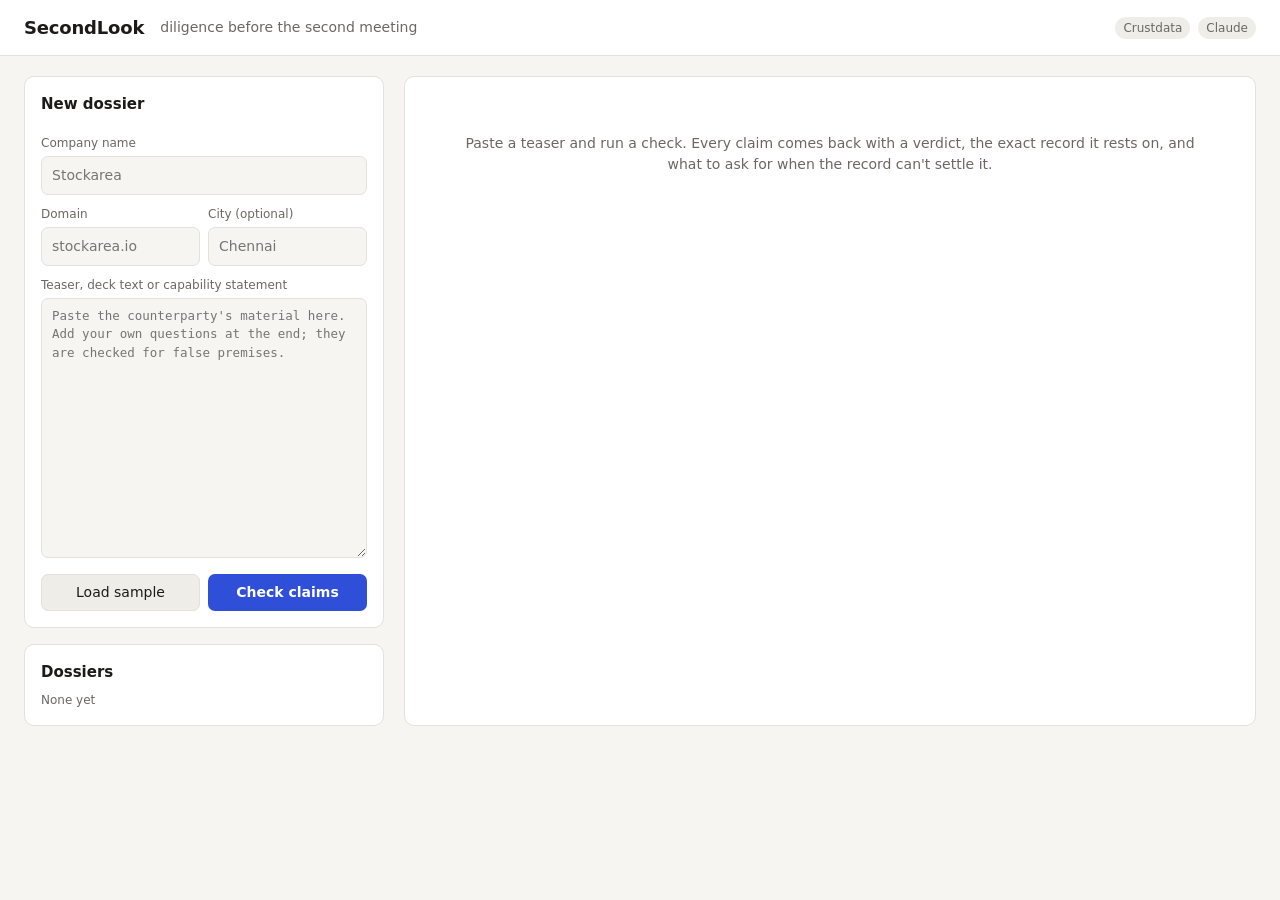
==== static/index.html @ 50e3d4b5 "SecondLook: claims register, doc requests, inconsistencies, re-check, exactly-once send Co-Authored-" ====
<!doctype html>
<html lang="en">
<head>
<meta charset="utf-8">
<meta name="viewport" content="width=device-width, initial-scale=1">
<title>SecondLook</title>
<style>
:root{
  --bg:#f6f5f2; --panel:#ffffff; --ink:#1c1b19; --muted:#6b6862; --line:#e4e1da; --soft:#efede8;
  --accent:#2f4fd8; --accent-ink:#fff;
  --ok:#1f7a4d; --ok-bg:#e3f3ea; --warn:#8a5a00; --warn-bg:#fbf0d9; --bad:#b42318; --bad-bg:#fdecea;
  --na:#55524c; --na-bg:#ecebe7; --info:#2846b8; --info-bg:#e6ebfb;
  --mono: ui-monospace, SFMono-Regular, Menlo, Consolas, monospace;
}
@media (prefers-color-scheme: dark){:root{
  --bg:#141413; --panel:#1d1c1a; --ink:#ecebe7; --muted:#a19d95; --line:#33312d; --soft:#262522;
  --accent:#7d93ff; --accent-ink:#0d1020;
  --ok:#6fd3a0; --ok-bg:#16342a; --warn:#f0c062; --warn-bg:#3a2e12; --bad:#ff8a80; --bad-bg:#3d1a17;
  --na:#c8c4bb; --na-bg:#2c2b28; --info:#9fb0ff; --info-bg:#1e2547;
}}
*{box-sizing:border-box}
body{margin:0;background:var(--bg);color:var(--ink);font:14px/1.5 system-ui,-apple-system,"Segoe UI",Roboto,sans-serif}
header{display:flex;align-items:center;gap:16px;padding:14px 24px;border-bottom:1px solid var(--line);background:var(--panel)}
header h1{font-size:18px;margin:0;letter-spacing:-.01em}
header .tag{color:var(--muted)}
header .pills{margin-left:auto;display:flex;gap:8px}
.pill{font-size:12px;padding:2px 8px;border-radius:99px;background:var(--soft);color:var(--muted)}
.pill.on{background:var(--ok-bg);color:var(--ok)}
.wrap{display:grid;grid-template-columns:360px 1fr;gap:20px;padding:20px 24px;max-width:1500px;margin:0 auto}
@media (max-width:900px){.wrap{grid-template-columns:1fr;padding:16px}}
.card{background:var(--panel);border:1px solid var(--line);border-radius:10px;padding:16px}
label{display:block;font-size:12px;color:var(--muted);margin:10px 0 4px}
input,textarea{width:100%;padding:8px 10px;border:1px solid var(--line);border-radius:7px;background:var(--bg);color:var(--ink);font:inherit}
textarea{min-height:260px;font-family:var(--mono);font-size:12.5px;resize:vertical}
.row{display:flex;gap:8px}
.row>*{flex:1}
button{font:inherit;border:1px solid var(--line);background:var(--soft);color:var(--ink);padding:7px 12px;border-radius:7px;cursor:pointer}
button.primary{background:var(--accent);color:var(--accent-ink);border-color:transparent;font-weight:600}
button:disabled{opacity:.5;cursor:default}
.muted{color:var(--muted)}
.small{font-size:12px}
.list a{display:block;padding:6px 0;color:var(--ink);text-decoration:none;border-bottom:1px solid var(--line)}
.list a:hover{color:var(--accent)}
h2{font-size:15px;margin:0 0 8px}
.co{display:flex;flex-wrap:wrap;gap:20px;align-items:flex-start}
.co .name{font-size:20px;font-weight:650}
.facts{display:flex;flex-wrap:wrap;gap:18px;margin-top:6px}
.facts div span{display:block;font-size:11px;color:var(--muted);text-transform:uppercase;letter-spacing:.04em}
.cost{margin-left:auto;text-align:right;min-width:200px}
.cost .big{font-size:20px;font-weight:650}
.summary{display:flex;gap:8px;flex-wrap:wrap;margin:14px 0 4px}
.chip{display:inline-block;font-size:12px;font-weight:600;padding:2px 8px;border-radius:99px;white-space:nowrap}
.v-ok{background:var(--ok-bg);color:var(--ok)} .v-warn{background:var(--warn-bg);color:var(--warn)}
.v-bad{background:var(--bad-bg);color:var(--bad)} .v-na{background:var(--na-bg);color:var(--na)} .v-info{background:var(--info-bg);color:var(--info)}
.tabs{display:flex;gap:4px;border-bottom:1px solid var(--line);margin:16px 0 0;overflow-x:auto}
.tabs button{border:none;background:none;border-bottom:2px solid transparent;border-radius:0;padding:9px 12px;color:var(--muted);white-space:nowrap}
.tabs button.on{color:var(--ink);border-bottom-color:var(--accent);font-weight:600}
.pane{padding-top:14px}
table{width:100%;border-collapse:collapse}
th{font-size:11px;text-transform:uppercase;letter-spacing:.04em;color:var(--muted);text-align:left;padding:6px 8px;border-bottom:1px solid var(--line)}
td{padding:9px 8px;border-bottom:1px solid var(--line);vertical-align:top}
tr.claim{cursor:pointer} tr.claim:hover td{background:var(--soft)}
tr.detail td{background:var(--soft);padding:12px 16px}
.type{font-family:var(--mono);font-size:11.5px;color:var(--muted)}
.ev{border-left:3px solid var(--line);padding:4px 10px;margin:6px 0;font-size:13px}
.ev code{font-family:var(--mono);font-size:12px;background:var(--panel);padding:1px 5px;border-radius:4px}
.ev .val{font-family:var(--mono);font-size:12px;white-space:pre-wrap;word-break:break-word}
.ask{background:var(--warn-bg);color:var(--warn);border-radius:7px;padding:8px 10px;margin-top:8px;font-size:13px}
ol.req li{margin:0 0 12px}
ol.req .doc{font-weight:600}
.steps{list-style:none;padding:0;margin:0}
.steps li{padding:4px 0}
.steps li::before{content:"✓ ";color:var(--ok)}
.steps li:last-child::before{content:"… ";color:var(--accent)}
.steps.done li:last-child::before{content:"✓ ";color:var(--ok)}
pre.mail{white-space:pre-wrap;background:var(--bg);border:1px solid var(--line);padding:12px;border-radius:8px;font-size:12.5px;font-family:var(--mono)}
.empty{padding:40px;text-align:center;color:var(--muted)}
.conf{border:1px solid var(--line);border-radius:8px;padding:10px 12px;margin:0 0 10px}
.err{color:var(--bad)}
a{color:var(--accent)}
</style>
</head>
<body>
<header>
  <h1>SecondLook</h1>
  <span class="tag">diligence before the second meeting</span>
  <div class="pills"><span id="p-cd" class="pill">Crustdata</span><span id="p-llm" class="pill">Claude</span></div>
</header>

<div class="wrap">
  <aside>
    <div class="card">
      <h2>New dossier</h2>
      <div class="row"><div><label>Company name</label><input id="f-name" placeholder="Stockarea"></div></div>
      <div class="row">
        <div><label>Domain</label><input id="f-domain" placeholder="stockarea.io"></div>
        <div><label>City (optional)</label><input id="f-city" placeholder="Chennai"></div>
      </div>
      <label>Teaser, deck text or capability statement</label>
      <textarea id="f-teaser" placeholder="Paste the counterparty's material here. Add your own questions at the end; they are checked for false premises."></textarea>
      <div id="f-note" class="small muted" style="margin-top:6px"></div>
      <div class="row" style="margin-top:10px">
        <button id="b-sample">Load sample</button>
        <button id="b-run" class="primary">Check claims</button>
      </div>
    </div>
    <div class="card" style="margin-top:16px">
      <h2>Dossiers</h2>
      <div id="dossiers" class="list small"><span class="muted">None yet</span></div>
    </div>
  </aside>

  <main id="main" class="card"><div class="empty">Paste a teaser and run a check. Every claim comes back with a verdict, the exact record it rests on, and what to ask for when the record can't settle it.</div></main>
</div>

<script>
const $ = s => document.querySelector(s);
const esc = s => String(s ?? "").replace(/[&<>"']/g, c => ({"&":"&amp;","<":"&lt;",">":"&gt;",'"':"&quot;","'":"&#39;"}[c]));
const api = async (path, opt={}) => {
  const r = await fetch(path, {headers:{"content-type":"application/json"}, ...opt, body: opt.body ? JSON.stringify(opt.body) : undefined});
  if (!r.ok) throw new Error((await r.text()) || r.statusText);
  return r.json();
};
const VCLASS = {"verified":"v-ok","independently supported":"v-ok","consistent":"v-warn","partial":"v-warn","self-reported":"v-warn",
  "earliest evidence":"v-warn","contradicted":"v-bad","false premise":"v-bad","cannot verify":"v-na","unsupported premise":"v-na","projection":"v-info"};
const chip = v => `<span class="chip ${VCLASS[v]||"v-na"}">${esc(v)}</span>`;
const fmtDate = s => s ? new Date(s).toLocaleDateString("en-IN",{day:"2-digit",month:"short",year:"numeric"}) : "";
const state = {samples:[], dossier:null, run:null, tab:"register", open:new Set(), draft:null};

async function boot(){
  try{ const c = await api("/api/config");
    $("#p-cd").classList.toggle("on", c.crustdata); $("#p-cd").textContent = c.crustdata ? "Crustdata ✓" : "Crustdata: no token";
    $("#p-llm").classList.toggle("on", c.llm); $("#p-llm").textContent = c.llm ? `Claude ✓` : "Claude off (rules)";
  }catch(e){}
  state.samples = await api("/api/samples").catch(()=>[]);
  loadDossiers();
  const m = location.hash.match(/#(d_\w+)/); if (m) openDossier(m[1]);
}

$("#b-sample").onclick = () => {
  const s = state.samples[0]; if (!s) return;
  $("#f-name").value = s.name; $("#f-domain").value = s.domain || ""; $("#f-city").value = s.city || ""; $("#f-teaser").value = s.teaser;
  $("#f-note").textContent = s.note || "";
};

$("#b-run").onclick = async () => {
  const body = {name:$("#f-name").value.trim(), domain:$("#f-domain").value.trim()||null, city:$("#f-city").value.trim()||null, teaser:$("#f-teaser").value};
  if (!body.name || !body.teaser.trim()) { alert("Company name and teaser are required."); return; }
  $("#b-run").disabled = true;
  try{ const r = await api("/api/dossiers", {method:"POST", body}); location.hash = r.dossier_id; await openDossier(r.dossier_id, r.run_id); loadDossiers(); }
  catch(e){ $("#main").innerHTML = `<p class="err">${esc(e.message)}</p>`; }
  finally{ $("#b-run").disabled = false; }
};

async function loadDossiers(){
  const ds = await api("/api/dossiers").catch(()=>[]);
  $("#dossiers").innerHTML = ds.length ? ds.map(d => `<a href="#${d.id}" data-id="${d.id}">${esc(d.name)} <span class="muted">· ${d.runs} run${d.runs>1?"s":""} · ${fmtDate(d.created_at)}</span></a>`).join("") : '<span class="muted">None yet</span>';
  $("#dossiers").querySelectorAll("a").forEach(a => a.onclick = e => { e.preventDefault(); location.hash = a.dataset.id; openDossier(a.dataset.id); });
}

async function openDossier(id, runId){
  state.dossier = await api(`/api/dossiers/${id}`);
  const rid = runId || state.dossier.runs.at(-1)?.id;
  state.open.clear(); state.draft = null;
  if (rid) poll(rid);
}

async function poll(rid){
  const r = await api(`/api/runs/${rid}`);
  state.run = r;
  if (r.status === "running") { renderProgress(r); setTimeout(()=>poll(rid), 1200); return; }
  if (r.status === "done") {
    const prev = state.dossier.runs.filter(x => x.status==="done" && x.id!==rid);
    state.dossier = await api(`/api/dossiers/${state.dossier.id}`);
  }
  render();
}

function renderProgress(r){
  $("#main").innerHTML = `<h2>Checking ${esc(state.dossier.name)}</h2><ul class="steps">${r.progress.map(s=>`<li>${esc(s)}</li>`).join("")}</ul>`;
}

function render(){
  const r = state.run, d = state.dossier;
  if (r.status === "error") { $("#main").innerHTML = `<h2>${esc(d.name)}</h2><p class="err">Run failed: ${esc(r.error)}</p><button onclick="recheck()">Try again</button>`; return; }
  if (r.status === "needs_person") return renderPicker(r);
  const res = r.result, f = res.findings;
  const counts = {}; f.forEach(x => counts[x.verdict] = (counts[x.verdict]||0)+1);
  const c = res.company, cost = res.cost;
  const runs = d.runs.filter(x=>x.status==="done");
  $("#main").innerHTML = `
    <div class="co">
      <div>
        <div class="name">${esc(c.name)}</div>
        <div class="muted small">${esc(c.domain||"")} ${c.linkedin?`· <a href="${esc(c.linkedin)}" target="_blank" rel="noopener">profile</a>`:""} · Crustdata id ${c.crustdata_company_id}</div>
        <div class="facts">
          <div><span>HQ on record</span>${esc(c.hq||"–")}</div>
          <div><span>Founded</span>${esc(c.founded||"–")}</div>
          <div><span>Profiles on record</span>${esc(c.headcount??"–")}</div>
          <div><span>Snapshot</span>${fmtDate(res.snapshot_at)} · run ${r.seq} of ${runs.length}</div>
        </div>
      </div>
      <div class="cost">
        <div class="small muted">Cost of this dossier</div>
        <div class="big">${cost.credits.toFixed(2)} credits</div>
        <div class="small muted">+ ${cost.llm_input_tokens.toLocaleString()} in / ${cost.llm_output_tokens.toLocaleString()} out LLM tokens ($${cost.llm_usd.toFixed(3)})</div>
        ${cost.total_inr ? `<div class="small">≈ ₹${cost.total_inr.toLocaleString("en-IN")} all-in</div>` : ""}
      </div>
    </div>
    <div class="summary">${Object.entries(counts).sort((a,b)=>b[1]-a[1]).map(([v,n])=>`${chip(v)} <span class="small muted" style="margin-right:6px">${n}</span>`).join("")}</div>
    <div class="tabs">
      ${tabBtn("register",`Claims register (${f.length})`)}
      ${tabBtn("ask",`Ask them for this (${res.requests.length})`)}
      ${tabBtn("incon",`Inconsistencies (${res.inconsistencies.length})`)}
      ${tabBtn("changes",`Re-check${res.changes.length?` (${res.changes.length} changes)`:""}`)}
      ${tabBtn("cost","Sources & cost")}
    </div>
    <div class="pane" id="pane"></div>`;
  document.querySelectorAll(".tabs button").forEach(b => b.onclick = () => { state.tab = b.dataset.tab; render(); });
  ({register:paneRegister, ask:paneAsk, incon:paneIncon, changes:paneChanges, cost:paneCost})[state.tab]();
}
const tabBtn = (id, label) => `<button data-tab="${id}" class="${state.tab===id?"on":""}">${esc(label)}</button>`;

function paneRegister(){
  const f = state.run.result.findings;
  $("#pane").innerHTML = `<table><thead><tr><th style="width:38%">Claim</th><th>Type</th><th>Verdict</th><th>Why</th></tr></thead><tbody>
  ${f.map((x,i)=>`
    <tr class="claim" data-i="${i}"><td>${esc(x.claim.text)}</td><td class="type">${esc(x.claim.type.replace("_"," "))}</td><td>${chip(x.verdict)}</td><td>${esc(x.reason)}</td></tr>
    ${state.open.has(i) ? `<tr class="detail"><td colspan="4">${detail(x)}</td></tr>` : ""}`).join("")}
  </tbody></table><p class="small muted">Click a row for the exact source. "Contradicted" is only used when a record says otherwise.</p>`;
  document.querySelectorAll("tr.claim").forEach(tr => tr.onclick = () => { const i=+tr.dataset.i; state.open.has(i)?state.open.delete(i):state.open.add(i); paneRegister(); });
}
function detail(x){
  const ev = x.evidence.map(e => `<div class="ev"><div><b>${esc(e.source)}</b>${e.field?` · <code>${esc(e.field)}</code>`:""} · retrieved ${fmtDate(e.retrieved_at)} ${e.url?`· <a href="${esc(e.url)}" target="_blank" rel="noopener">open</a>`:""}</div><div class="val">${esc(e.value)}</div></div>`).join("");
  const chk = x.sources_checked.length ? `<div class="small muted" style="margin-top:6px">Checked: ${x.sources_checked.map(esc).join(" · ")}</div>` : "";
  const ask = x.request && !x.final ? `<div class="ask"><b>To settle it, ask for:</b> ${esc(x.request)}</div>` : (x.request ? `<div class="ask"><b>For the meeting:</b> ${esc(x.request)}</div>` : "");
  return (ev || '<div class="small muted">No supporting record found.</div>') + chk + ask;
}

async function paneAsk(){
  const res = state.run.result;
  const out = await api(`/api/outbox?dossier_id=${state.dossier.id}`).catch(()=>[]);
  $("#pane").innerHTML = `
    <p class="muted small">Every claim the records couldn't settle becomes one specific document request, taken from a fixed claim-type → document table.</p>
    <ol class="req">${res.requests.map(q=>`<li><div class="doc">${esc(q.document)}</div><div class="small muted">Re: “${esc(q.claim)}” · ${chip(q.verdict)} ${esc(q.reason)}</div></li>`).join("")}</ol>
    <div class="card" style="background:var(--bg)">
      <h2>Send to the counterparty</h2>
      <p class="small muted">Nothing is sent until a named person approves. Each send carries an idempotency key and is journaled first, so a crash can't send it twice.</p>
      <div class="row"><div><label>Recipient</label><input id="m-to" placeholder="deals@counterparty.example"></div><div><label>From (your team)</label><input id="m-from" placeholder="Acme Corp Strategy"></div></div>
      <div style="margin-top:10px"><button id="m-draft">Draft email</button></div>
      <div id="m-out"></div>
    </div>
    ${out.length ? `<h2 style="margin-top:18px">Outbox</h2><table><thead><tr><th>To</th><th>Status</th><th>Approved by</th><th>Deliveries</th><th>Key</th></tr></thead><tbody>
      ${out.map(o=>`<tr><td>${esc(o.recipient)}</td><td>${chip(o.status==="sent"?"verified":o.status==="approved"?"partial":"cannot verify").replace(/>[^<]+</, `>${esc(o.status.replace("_"," "))}<`)}</td><td>${esc(o.approved_by||"–")}</td><td>${o.deliveries}</td><td class="type">${esc(o.idem_key.slice(0,12))}…</td></tr>`).join("")}</tbody></table>`:""}`;
  $("#m-draft").onclick = async () => {
    const to = $("#m-to").value.trim(); if (!to) return alert("Recipient required");
    $("#m-draft").disabled = true; $("#m-out").innerHTML = '<p class="muted small">Drafting…</p>';
    try{
      const row = await api(`/api/runs/${state.run.id}/draft`, {method:"POST", body:{recipient:to, sender_org:$("#m-from").value.trim()||"our team"}});
      state.draft = row; showDraft(row);
    }catch(e){ $("#m-out").innerHTML = `<p class="err">${esc(e.message)}</p>`; }
    $("#m-draft").disabled = false;
  };
  if (state.draft) showDraft(state.draft);
}
function showDraft(row){
  $("#m-out").innerHTML = `<p class="small muted" style="margin-top:12px">Subject: <b>${esc(row.subject)}</b> · status ${esc(row.status)}</p><pre class="mail">${esc(row.body)}</pre>
    ${row.status==="sent" ? `<p class="small">Sent ${fmtDate(row.sent_at)}.</p>` : `
    <div class="row"><div><label>Approved by (your name)</label><input id="m-appr" placeholder="Priya, Strategy"></div><div style="display:flex;align-items:flex-end"><button class="primary" id="m-send">Approve &amp; send</button></div></div>`}`;
  const b = $("#m-send"); if (!b) return;
  b.onclick = async () => {
    const who = $("#m-appr").value.trim(); if (!who) return alert("A named person must approve.");
    if (!confirm(`Send this request list to ${row.recipient}? This can't be unsent.`)) return;
    b.disabled = true;
    try{ const r = await api(`/api/outbox/${row.idem_key}/approve`, {method:"POST", body:{approver:who}}); state.draft = r; paneAsk(); }
    catch(e){ alert(e.message); b.disabled = false; }
  };
}

function paneIncon(){
  const xs = state.run.result.inconsistencies, src = state.run.result.sources_read;
  $("#pane").innerHTML = `<p class="small muted">The company's own statements, compared with each other. Read: ${src.map(esc).join(" · ")}</p>` +
    (xs.length ? xs.map(x => `<div class="conf"><b>${esc(x.metric.replace(/_/g," "))}</b>: ${esc(x.summary)}
      ${x.values.map(v=>`<div class="ev"><b>${esc(v.source)}</b> ${v.url?`· <a href="${esc(v.url)}" target="_blank" rel="noopener">open</a>`:""}<div class="val">“${esc(v.text)}”</div></div>`).join("")}</div>`).join("")
     : '<div class="empty">No conflicting figures across the sources read.</div>');
}

async function paneChanges(){
  const res = state.run.result, d = state.dossier;
  const w = d.watch;
  $("#pane").innerHTML = `
    <div class="row" style="align-items:center"><div class="small muted">The register is a dated snapshot (${fmtDate(res.snapshot_at)}). Re-check runs every claim again and shows what changed, including each leader's own profile.</div>
      <div style="flex:0"><button class="primary" onclick="recheck()">Re-check now</button></div></div>
    <h2 style="margin-top:16px">Changes since the previous snapshot</h2>
    ${state.run.seq === 1 ? '<p class="muted small">This is the first snapshot.</p>' : res.changes.length ? `<ul>${res.changes.map(c=>`<li>${esc(c.text)}${c.claim?` <span class="small muted">· “${esc(c.claim)}”</span>`:""}</li>`).join("")}</ul>` : '<p class="muted small">Nothing changed.</p>'}
    <h2 style="margin-top:16px">Leaders on record</h2>
    <ul>${res.leaders.map(p=>`<li>${esc(p.name)}, ${esc(p.title||"")} <span class="small muted">· ${esc(p.employers.join(", "))}</span></li>`).join("")||'<li class="muted">None on record</li>'}</ul>
    <div class="card" style="background:var(--bg)">
      <h2>Watch leaders until meeting 2</h2>
      ${w ? `<p class="small">Watch #${w.watch_id} armed ${fmtDate(w.created_at)}. <button id="w-runs">Show runs</button></p><div id="w-out"></div>` : `
      <p class="small muted">A Crustdata person watch flags a job change by a founder or CXO. Creating it is free; each detected change is billed. Preview shows the exact price first.</p>
      <button id="w-prev">Preview watch</button><div id="w-out"></div>`}
    </div>`;
  const pv = $("#w-prev");
  if (pv) pv.onclick = async () => {
    pv.disabled = true; $("#w-out").innerHTML = '<p class="muted small">Previewing…</p>';
    try{
      const p = await api(`/api/dossiers/${d.id}/watch/preview`, {method:"POST", body:{refresh_days:3}});
      $("#w-out").innerHTML = `<pre class="mail">${esc(JSON.stringify(p, null, 2))}</pre><button class="primary" id="w-arm">Arm watch at this price</button>`;
      $("#w-arm").onclick = async () => {
        if (!confirm("This commits the account to per-change charges. Arm the watch?")) return;
        try{ await api(`/api/dossiers/${d.id}/watch`, {method:"POST", body:{refresh_days:3, preview_token:p.preview_token||null}}); state.dossier = await api(`/api/dossiers/${d.id}`); paneChanges(); }
        catch(e){ $("#w-out").innerHTML += `<p class="err">${esc(e.message)}</p>`; }
      };
    }catch(e){ $("#w-out").innerHTML = `<p class="err">${esc(e.message)}</p>`; }
    pv.disabled = false;
  };
  const wr = $("#w-runs");
  if (wr) wr.onclick = async () => { try{ $("#w-out").innerHTML = `<pre class="mail">${esc(JSON.stringify(await api(`/api/dossiers/${d.id}/watch/runs`), null, 2))}</pre>`; }catch(e){ $("#w-out").innerHTML = `<p class="err">${esc(e.message)}</p>`; } };
}

function paneCost(){
  const c = state.run.result.cost;
  $("#pane").innerHTML = `<table><thead><tr><th>Endpoint</th><th>Calls</th><th>Credits (X-Credits-Used)</th></tr></thead><tbody>
    ${Object.entries(c.by_endpoint).map(([p,v])=>`<tr><td class="type">${esc(p)}</td><td>${v.calls}</td><td>${v.credits}</td></tr>`).join("")}
    <tr><td><b>Total</b></td><td></td><td><b>${c.credits}</b></td></tr></tbody></table>
    <p class="small muted">LLM (${esc(state.run.result.llm)}): ${c.llm_input_tokens.toLocaleString()} input + ${c.llm_output_tokens.toLocaleString()} output tokens = $${c.llm_usd}.
    ${c.credit_usd ? `Credits priced at $${c.credit_usd} each.` : "Set CRUSTDATA_CREDIT_USD (and USD_INR) to show an all-in rupee cost."}</p>`;
}

function renderPicker(r){
  const cands = r.result?.candidates || [];
  $("#main").innerHTML = `<h2>More than one company matches “${esc(state.dossier.name)}”</h2>
    <p class="muted small">Held for a person. Pick the right one, or add the domain or city and run again.</p>
    ${cands.length ? cands.map(c=>`<div class="conf"><b>${esc(c.name)}</b> <span class="muted small">${esc(c.domain||"")} · founded ${esc(c.founded||"?")}</span><div class="small">${esc(c.description)}</div>
      <button style="margin-top:6px" data-id="${c.crustdata_company_id}">This one</button></div>`).join("") : '<p>No match found. Check the name or add a domain.</p>'}`;
  document.querySelectorAll("[data-id]").forEach(b => b.onclick = async () => {
    const x = await api(`/api/runs/${r.id}/resolve`, {method:"POST", body:{company_id:+b.dataset.id}}); poll(x.run_id);
  });
}

async function recheck(){
  const x = await api(`/api/dossiers/${state.dossier.id}/recheck`, {method:"POST"});
  state.tab = "changes"; state.open.clear(); poll(x.run_id); loadDossiers();
}

window.addEventListener("hashchange", () => {
  const m = location.hash.match(/#(d_\w+)/);
  if (m && m[1] !== state.dossier?.id) openDossier(m[1]);
});
boot();
</script>
</body>
</html>
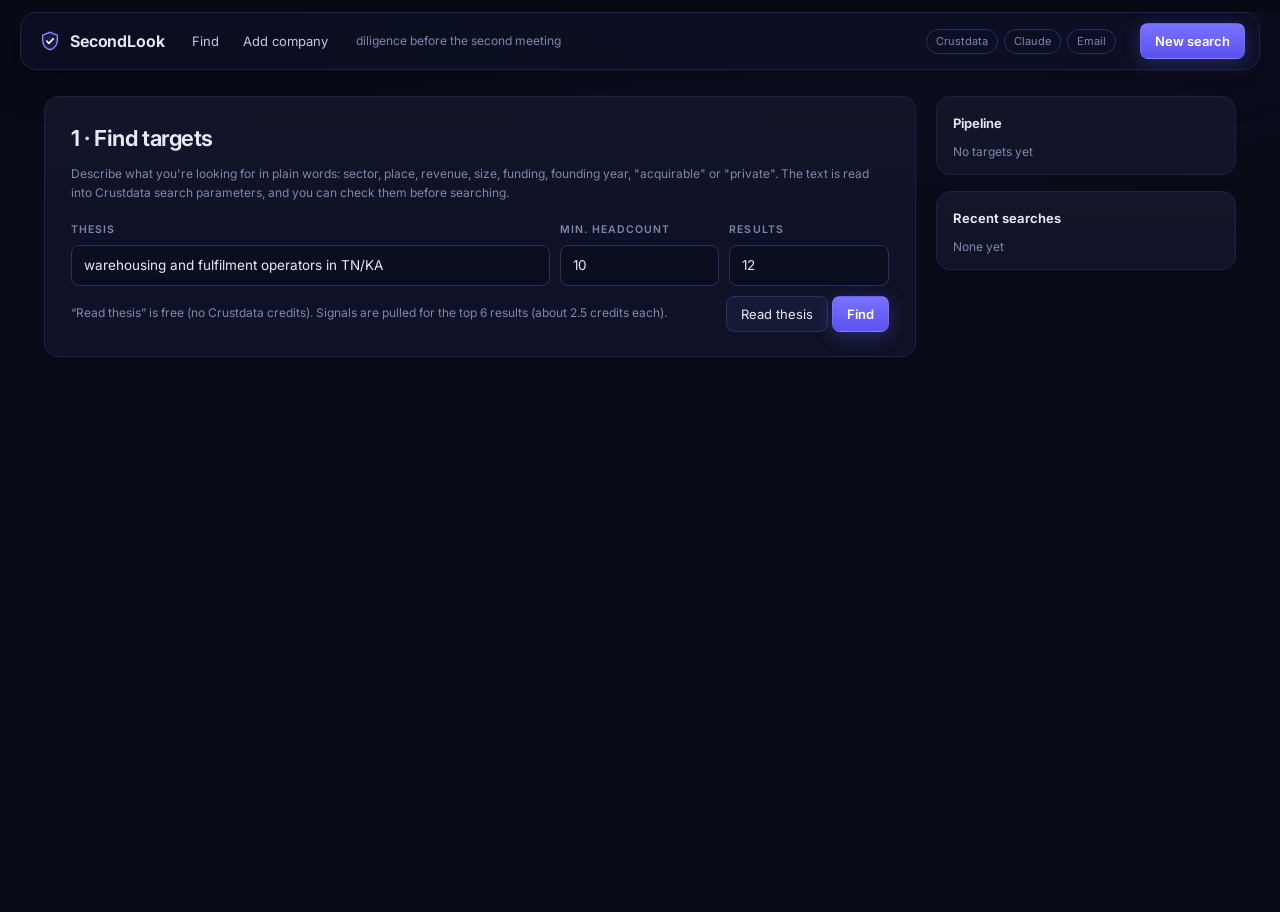
==== commit 14249663: "Six-step diligence workflow, deck reading with OCR, Stop, rate limits, redesign, architecture - Six-" ====
--- a/static/index.html
+++ b/static/index.html
@@ -3,351 +3,919 @@
 <head>
 <meta charset="utf-8">
 <meta name="viewport" content="width=device-width, initial-scale=1">
+<link rel="preconnect" href="https://fonts.googleapis.com"><link rel="preconnect" href="https://fonts.gstatic.com" crossorigin>
+<link href="https://fonts.googleapis.com/css2?family=Inter:wght@400;500;600;700&family=JetBrains+Mono:wght@400;600&display=swap" rel="stylesheet">
 <title>SecondLook</title>
 <style>
+/* SecondLook: dark diligence console (navy panels, indigo actions, tinted verdicts) */
 :root{
-  --bg:#f6f5f2; --panel:#ffffff; --ink:#1c1b19; --muted:#6b6862; --line:#e4e1da; --soft:#efede8;
-  --accent:#2f4fd8; --accent-ink:#fff;
-  --ok:#1f7a4d; --ok-bg:#e3f3ea; --warn:#8a5a00; --warn-bg:#fbf0d9; --bad:#b42318; --bad-bg:#fdecea;
-  --na:#55524c; --na-bg:#ecebe7; --info:#2846b8; --info-bg:#e6ebfb;
-  --mono: ui-monospace, SFMono-Regular, Menlo, Consolas, monospace;
-}
-@media (prefers-color-scheme: dark){:root{
-  --bg:#141413; --panel:#1d1c1a; --ink:#ecebe7; --muted:#a19d95; --line:#33312d; --soft:#262522;
-  --accent:#7d93ff; --accent-ink:#0d1020;
-  --ok:#6fd3a0; --ok-bg:#16342a; --warn:#f0c062; --warn-bg:#3a2e12; --bad:#ff8a80; --bad-bg:#3d1a17;
-  --na:#c8c4bb; --na-bg:#2c2b28; --info:#9fb0ff; --info-bg:#1e2547;
-}}
+  --bg:#080a17; --bg2:#0b0e1f; --panel:#0f1226; --panel2:#13173000; --raise:#151a36;
+  --ink:#e7e9f7; --ink2:#c3c7e2; --muted:#7f86ad; --faint:#5a6089;
+  --line:#1e2346; --line2:#2a3060; --soft:#161b38;
+  --accent:#6c63ff; --accent2:#8b84ff; --accent-ink:#ffffff; --accent-soft:rgba(108,99,255,.14);
+  --label:#7d86ff; --cyan:#3fd0e6; --cyan-soft:rgba(63,208,230,.12);
+  --ok:#4ade9b; --ok-bg:rgba(74,222,155,.10); --ok-line:rgba(74,222,155,.35);
+  --warn:#f6c453; --warn-bg:rgba(246,196,83,.10); --warn-line:rgba(246,196,83,.35);
+  --bad:#ff7a7a; --bad-bg:rgba(255,122,122,.10); --bad-line:rgba(255,122,122,.35);
+  --na:#b9bdd6; --na-bg:rgba(185,189,214,.08); --na-line:rgba(185,189,214,.25);
+  --info:#9aa2ff; --info-bg:rgba(108,99,255,.10); --info-line:rgba(125,134,255,.35);
+  --mono:"JetBrains Mono",ui-monospace,SFMono-Regular,Menlo,Consolas,monospace;
+  --sans:"Inter",system-ui,-apple-system,"Segoe UI",Roboto,sans-serif;
+  --r:14px; --r-sm:8px;
+  color-scheme:dark;
+}
 *{box-sizing:border-box}
-body{margin:0;background:var(--bg);color:var(--ink);font:14px/1.5 system-ui,-apple-system,"Segoe UI",Roboto,sans-serif}
-header{display:flex;align-items:center;gap:16px;padding:14px 24px;border-bottom:1px solid var(--line);background:var(--panel)}
-header h1{font-size:18px;margin:0;letter-spacing:-.01em}
-header .tag{color:var(--muted)}
-header .pills{margin-left:auto;display:flex;gap:8px}
-.pill{font-size:12px;padding:2px 8px;border-radius:99px;background:var(--soft);color:var(--muted)}
-.pill.on{background:var(--ok-bg);color:var(--ok)}
-.wrap{display:grid;grid-template-columns:360px 1fr;gap:20px;padding:20px 24px;max-width:1500px;margin:0 auto}
-@media (max-width:900px){.wrap{grid-template-columns:1fr;padding:16px}}
-.card{background:var(--panel);border:1px solid var(--line);border-radius:10px;padding:16px}
-label{display:block;font-size:12px;color:var(--muted);margin:10px 0 4px}
-input,textarea{width:100%;padding:8px 10px;border:1px solid var(--line);border-radius:7px;background:var(--bg);color:var(--ink);font:inherit}
-textarea{min-height:260px;font-family:var(--mono);font-size:12.5px;resize:vertical}
-.row{display:flex;gap:8px}
-.row>*{flex:1}
-button{font:inherit;border:1px solid var(--line);background:var(--soft);color:var(--ink);padding:7px 12px;border-radius:7px;cursor:pointer}
-button.primary{background:var(--accent);color:var(--accent-ink);border-color:transparent;font-weight:600}
-button:disabled{opacity:.5;cursor:default}
-.muted{color:var(--muted)}
-.small{font-size:12px}
-.list a{display:block;padding:6px 0;color:var(--ink);text-decoration:none;border-bottom:1px solid var(--line)}
-.list a:hover{color:var(--accent)}
-h2{font-size:15px;margin:0 0 8px}
-.co{display:flex;flex-wrap:wrap;gap:20px;align-items:flex-start}
-.co .name{font-size:20px;font-weight:650}
-.facts{display:flex;flex-wrap:wrap;gap:18px;margin-top:6px}
-.facts div span{display:block;font-size:11px;color:var(--muted);text-transform:uppercase;letter-spacing:.04em}
-.cost{margin-left:auto;text-align:right;min-width:200px}
-.cost .big{font-size:20px;font-weight:650}
-.summary{display:flex;gap:8px;flex-wrap:wrap;margin:14px 0 4px}
-.chip{display:inline-block;font-size:12px;font-weight:600;padding:2px 8px;border-radius:99px;white-space:nowrap}
-.v-ok{background:var(--ok-bg);color:var(--ok)} .v-warn{background:var(--warn-bg);color:var(--warn)}
-.v-bad{background:var(--bad-bg);color:var(--bad)} .v-na{background:var(--na-bg);color:var(--na)} .v-info{background:var(--info-bg);color:var(--info)}
-.tabs{display:flex;gap:4px;border-bottom:1px solid var(--line);margin:16px 0 0;overflow-x:auto}
-.tabs button{border:none;background:none;border-bottom:2px solid transparent;border-radius:0;padding:9px 12px;color:var(--muted);white-space:nowrap}
-.tabs button.on{color:var(--ink);border-bottom-color:var(--accent);font-weight:600}
-.pane{padding-top:14px}
-table{width:100%;border-collapse:collapse}
-th{font-size:11px;text-transform:uppercase;letter-spacing:.04em;color:var(--muted);text-align:left;padding:6px 8px;border-bottom:1px solid var(--line)}
-td{padding:9px 8px;border-bottom:1px solid var(--line);vertical-align:top}
-tr.claim{cursor:pointer} tr.claim:hover td{background:var(--soft)}
-tr.detail td{background:var(--soft);padding:12px 16px}
-.type{font-family:var(--mono);font-size:11.5px;color:var(--muted)}
-.ev{border-left:3px solid var(--line);padding:4px 10px;margin:6px 0;font-size:13px}
-.ev code{font-family:var(--mono);font-size:12px;background:var(--panel);padding:1px 5px;border-radius:4px}
-.ev .val{font-family:var(--mono);font-size:12px;white-space:pre-wrap;word-break:break-word}
-.ask{background:var(--warn-bg);color:var(--warn);border-radius:7px;padding:8px 10px;margin-top:8px;font-size:13px}
-ol.req li{margin:0 0 12px}
-ol.req .doc{font-weight:600}
-.steps{list-style:none;padding:0;margin:0}
-.steps li{padding:4px 0}
-.steps li::before{content:"✓ ";color:var(--ok)}
-.steps li:last-child::before{content:"… ";color:var(--accent)}
-.steps.done li:last-child::before{content:"✓ ";color:var(--ok)}
-pre.mail{white-space:pre-wrap;background:var(--bg);border:1px solid var(--line);padding:12px;border-radius:8px;font-size:12.5px;font-family:var(--mono)}
-.empty{padding:40px;text-align:center;color:var(--muted)}
-.conf{border:1px solid var(--line);border-radius:8px;padding:10px 12px;margin:0 0 10px}
-.err{color:var(--bad)}
-a{color:var(--accent)}
+html{background:var(--bg)}
+body{margin:0;min-height:100vh;color:var(--ink);font:13.5px/1.55 var(--sans);
+  background:radial-gradient(1200px 500px at 70% -10%,rgba(108,99,255,.10),transparent 60%),var(--bg);
+  -webkit-font-smoothing:antialiased}
+::selection{background:rgba(108,99,255,.35)}
+a{color:var(--accent2);text-decoration:none} a:hover{text-decoration:underline}
+
+/* ---- floating top bar ---- */
+header{position:sticky;top:12px;z-index:20;max-width:1240px;margin:12px auto 0;display:flex;align-items:center;gap:18px;
+  padding:10px 14px 10px 18px;border:1px solid var(--line);border-radius:16px;
+  background:rgba(13,16,36,.82);backdrop-filter:blur(14px);box-shadow:0 10px 40px rgba(0,0,0,.35)}
+header .brand{display:flex;align-items:center;gap:9px;font-weight:650;font-size:16px;letter-spacing:-.01em;color:var(--ink)}
+header .brand svg{width:22px;height:22px}
+header h1{font-size:16px;margin:0;font-weight:650;letter-spacing:-.01em}
+header .tag{color:var(--muted);font-size:12px;white-space:nowrap;overflow:hidden;text-overflow:ellipsis}
+header nav{display:flex;gap:4px}
+header nav a,header nav button{background:none;border:none;color:var(--ink2);font-size:13px;padding:6px 10px;border-radius:8px}
+header nav a:hover,header nav button:hover{background:var(--soft);color:var(--ink);text-decoration:none}
+header .pills{margin-left:auto;display:flex;gap:6px;align-items:center}
+header #go-find{margin-left:6px}
+@media (max-width:980px){header .tag{display:none}}
+@media (max-width:760px){header{position:relative;flex-wrap:wrap;top:0;margin:0;border-radius:0;gap:10px}header nav{order:3;width:100%}header .pills{flex-wrap:wrap}}
+.pill{font-size:11px;padding:3px 9px;border-radius:99px;background:transparent;border:1px solid var(--line2);color:var(--muted);white-space:nowrap}
+.pill.on{color:var(--ok);border-color:var(--ok-line);background:var(--ok-bg)}
+.pill.on::before{content:"";display:inline-block;width:6px;height:6px;border-radius:99px;background:var(--ok);margin-right:6px;vertical-align:1px}
+
+/* ---- layout ---- */
+.wrap{display:grid;grid-template-columns:1fr 300px;grid-template-areas:"main side";gap:20px;padding:26px 24px 60px;max-width:1240px;margin:0 auto}
+.wrap>aside{grid-area:side;display:flex;flex-direction:column;gap:16px;min-width:0}
+.wrap>main{grid-area:main;align-self:start}
+@media (max-width:980px){.wrap{display:flex;flex-direction:column;padding:16px}.wrap>aside{display:contents}.wrap>aside .nav{order:1}.wrap>main{order:2;min-width:0;width:100%}.wrap>aside .card:not(.nav){order:3}}
+.card{background:linear-gradient(180deg,rgba(255,255,255,.018),transparent 120px),var(--panel);border:1px solid var(--line);border-radius:var(--r);padding:20px}
+main.card{min-width:0;overflow-x:auto;padding:24px 26px}
+aside .card{padding:16px 16px 12px}
+.sig{overflow-wrap:anywhere}
+
+/* ---- type ---- */
+h2{font-size:22px;font-weight:650;letter-spacing:-.02em;margin:0 0 10px;color:var(--ink)}
+aside h2{font-size:13px;font-weight:650;letter-spacing:0;margin:0 0 10px;color:var(--ink)}
+h3{font-size:10.5px;font-weight:650;text-transform:uppercase;letter-spacing:.12em;color:var(--label);margin:22px 0 10px}
+.muted{color:var(--muted)} .small{font-size:12px} .err{color:var(--bad)}
+p{margin:8px 0}
+code,.type{font-family:var(--mono)}
+
+/* ---- forms ---- */
+label{display:block;font-size:10.5px;text-transform:uppercase;letter-spacing:.1em;color:var(--muted);margin:12px 0 6px;font-weight:600}
+input,textarea,select{width:100%;padding:9px 12px;border:1px solid var(--line2);border-radius:var(--r-sm);background:var(--bg2);color:var(--ink);font:inherit;outline:none;transition:border-color .15s,box-shadow .15s}
+input:focus,textarea:focus,select:focus{border-color:var(--accent);box-shadow:0 0 0 3px var(--accent-soft)}
+input[type=checkbox]{accent-color:var(--accent)}
+textarea{min-height:160px;font-family:var(--mono);font-size:12px;resize:vertical}
+.row{display:flex;gap:10px;flex-wrap:wrap}
+.row>*{flex:1;min-width:140px}
+
+/* ---- buttons ---- */
+button{font:inherit;font-size:13px;border:1px solid var(--line2);background:var(--raise);color:var(--ink);padding:7px 14px;border-radius:var(--r-sm);cursor:pointer;transition:background .15s,border-color .15s,transform .05s}
+button:hover{border-color:#3a4180;background:#1a2042}
+button:active{transform:translateY(1px)}
+button.primary{background:linear-gradient(180deg,#7a72ff,#5b52f0);color:#fff;border-color:rgba(255,255,255,.08);font-weight:600;box-shadow:0 4px 18px rgba(108,99,255,.30)}
+button.primary:hover{background:linear-gradient(180deg,#867fff,#655cf5)}
+button:disabled{opacity:.45;cursor:default;transform:none}
+button.link{background:none;border:none;color:var(--accent2);padding:0;box-shadow:none}
+button.link:hover{text-decoration:underline;background:none}
+button.stop{background:var(--bad-bg);color:var(--bad);border-color:var(--bad-line);font-weight:600}
+button.stop:hover{background:rgba(255,122,122,.18)}
+.wait{display:flex;gap:12px;align-items:center;margin:10px 0;padding:10px 12px;border:1px dashed var(--line2);border-radius:var(--r-sm)}
+.wait::before{content:"";width:12px;height:12px;border-radius:99px;border:2px solid var(--accent);border-right-color:transparent;animation:spin .8s linear infinite;flex:0 0 auto}
+@keyframes spin{to{transform:rotate(360deg)}}
+
+/* ---- sidebar lists ---- */
+.nav button.big{width:100%;text-align:left;margin-bottom:8px}
+.deal{display:flex;justify-content:space-between;align-items:baseline;gap:10px;padding:8px 10px;border-radius:9px;color:var(--ink2);text-decoration:none;cursor:pointer;border:1px solid transparent;background:none;width:100%;text-align:left;font-size:12.5px;box-shadow:none}
+.deal:hover{background:var(--soft);border-color:transparent;color:var(--ink)}
+.deal.on{background:var(--accent-soft);border-color:rgba(108,99,255,.35);color:var(--ink)}
+.deal .st{flex:0 0 auto;font-size:10px;text-transform:uppercase;letter-spacing:.08em;color:var(--muted)}
+.dealrow{position:relative}
+.dealrow .deal{padding-right:30px}
+.dealrow .del{position:absolute;right:4px;top:6px;padding:0 7px;border:none;background:none;color:var(--muted);font-size:15px;line-height:22px;opacity:0;box-shadow:none}
+.dealrow:hover .del,.dealrow .del:focus{opacity:1}
+.dealrow .del:hover{color:var(--bad);background:var(--bad-bg)}
+@media (hover:none){.dealrow .del{opacity:.6}}
+#searches .deal{font-size:12px;color:var(--muted);line-height:1.45}
+#searches .deal .st{font-family:var(--mono);text-transform:none;letter-spacing:0}
+
+/* ---- verdict chips ---- */
+.chip{display:inline-flex;align-items:center;gap:5px;font-size:10.5px;font-weight:650;letter-spacing:.06em;text-transform:uppercase;padding:2px 9px;border-radius:6px;white-space:nowrap;border:1px solid transparent;font-family:var(--mono)}
+.chip::before{content:"";width:6px;height:6px;border-radius:99px;background:currentColor;opacity:.9}
+.v-ok{background:var(--ok-bg);color:var(--ok);border-color:var(--ok-line)}
+.v-warn{background:var(--warn-bg);color:var(--warn);border-color:var(--warn-line)}
+.v-bad{background:var(--bad-bg);color:var(--bad);border-color:var(--bad-line)}
+.v-na{background:var(--na-bg);color:var(--na);border-color:var(--na-line)}
+.v-info{background:var(--info-bg);color:var(--info);border-color:var(--info-line)}
+.summary{display:flex;gap:6px;flex-wrap:wrap;margin:12px 0}
+.summary .chip{text-transform:none;letter-spacing:0;font-family:var(--sans);font-size:11.5px;font-weight:550;padding:3px 10px}
+.summary .chip::before{display:none}
+
+/* ---- the six-step stepper, as a tab strip ---- */
+.stepper{display:flex;gap:4px;margin:18px 0 4px;padding:4px;border:1px solid var(--line);border-radius:12px;background:var(--bg2);overflow:hidden}
+.stepper button{flex:1;border:1px solid transparent;border-radius:9px;background:none;padding:8px 10px;text-align:left;min-width:0;box-shadow:none}
+.stepper button:hover{background:var(--soft)}
+.stepper .n{display:inline-grid;place-items:center;width:20px;height:20px;border-radius:6px;background:var(--soft);color:var(--muted);font-size:10.5px;font-weight:700;margin-right:7px;font-family:var(--mono)}
+.stepper .done .n{background:var(--ok-bg);color:var(--ok)}
+.stepper .cur{background:var(--accent-soft);border-color:rgba(108,99,255,.45)}
+.stepper .cur .n{background:var(--accent);color:#fff}
+.stepper .lbl{font-weight:600;font-size:12.5px;color:var(--ink)}
+.stepper .det{display:block;font-size:10.5px;color:var(--muted);white-space:nowrap;overflow:hidden;text-overflow:ellipsis;margin-top:2px}
+@media (max-width:760px){.stepper{flex-wrap:wrap}.stepper button{flex:1 1 30%}}
+.pane{padding-top:16px}
+
+/* ---- tables ---- */
+table{width:100%;border-collapse:separate;border-spacing:0;border:1px solid var(--line);border-radius:12px;overflow:hidden;background:var(--bg2)}
+th{font-size:10px;font-weight:650;text-transform:uppercase;letter-spacing:.1em;color:var(--muted);text-align:left;padding:10px 12px;border-bottom:1px solid var(--line);background:rgba(255,255,255,.015)}
+td{padding:11px 12px;border-bottom:1px solid var(--line);vertical-align:top;color:var(--ink2)}
+tr:last-child td{border-bottom:none}
+td b{color:var(--ink)}
+tr.claim{cursor:pointer} tr.claim:hover td{background:rgba(108,99,255,.06)}
+tr.detail td{background:var(--panel);padding:14px 18px}
+.type{font-size:11px;color:var(--muted)}
+
+/* ---- evidence, notes, flags ---- */
+.ev{border-left:2px solid var(--accent);padding:6px 12px;margin:8px 0;font-size:12.5px;background:rgba(108,99,255,.04);border-radius:0 8px 8px 0}
+.ev code{font-family:var(--mono);font-size:11.5px;background:var(--soft);color:var(--cyan);padding:1px 6px;border-radius:5px}
+.ev .val{font-family:var(--mono);font-size:11.5px;white-space:pre-wrap;word-break:break-word;color:var(--ink2)}
+.note,.ask,.flag{border-radius:10px;padding:10px 14px;font-size:12.5px;margin:10px 0;border:1px solid}
+.note{background:var(--info-bg);color:#c4c8ff;border-color:var(--info-line)}
+.ask{background:var(--warn-bg);color:#f8d88a;border-color:var(--warn-line)}
+.flag{background:var(--bad-bg);color:#ffb3b3;border-color:var(--bad-line)}
+.note b,.ask b,.flag b{color:var(--ink)}
+ol.req{padding-left:22px} ol.req li{margin:0 0 14px;color:var(--ink2)} ol.req li::marker{color:var(--label);font-family:var(--mono);font-size:12px}
+ol.req .doc{font-weight:600;color:var(--ink)}
+.steps{list-style:none;padding:0;margin:6px 0}
+.steps li{padding:6px 0 6px 26px;position:relative;color:var(--ink2);border-left:1px solid var(--line);margin-left:7px}
+.steps li::before{content:"";position:absolute;left:-6px;top:11px;width:11px;height:11px;border-radius:99px;background:var(--ok);box-shadow:0 0 0 3px var(--ok-bg)}
+.steps li:last-child::before{background:var(--accent);box-shadow:0 0 0 4px var(--accent-soft);animation:pulse 1.2s ease-in-out infinite}
+@keyframes pulse{50%{box-shadow:0 0 0 7px rgba(108,99,255,.05)}}
+pre.mail{white-space:pre-wrap;background:var(--bg2);border:1px solid var(--line);padding:14px;border-radius:10px;font-size:12px;font-family:var(--mono);max-height:420px;overflow:auto;color:var(--ink2)}
+.empty{padding:40px;text-align:center;color:var(--muted);border:1px dashed var(--line2);border-radius:12px;background:var(--bg2)}
+.conf{border:1px solid var(--line);border-radius:12px;padding:12px 14px;margin:0 0 10px;background:var(--bg2)}
+
+/* ---- company header facts ---- */
+.facts{display:flex;flex-wrap:wrap;gap:28px;margin-top:14px}
+.facts div{color:var(--ink);font-size:13px}
+.facts div span{display:block;font-size:10px;color:var(--muted);text-transform:uppercase;letter-spacing:.1em;margin-bottom:3px;font-weight:600}
+
+/* ---- inputs that take a deck ---- */
+.drop{border:1.5px dashed var(--line2);border-radius:12px;padding:22px;text-align:center;color:var(--muted);cursor:pointer;background:var(--bg2);transition:border-color .15s,background .15s}
+.drop:hover{border-color:#3a4180}
+.drop.over{border-color:var(--accent);background:var(--accent-soft)}
+.sig{font-size:12px;margin:3px 0;color:var(--ink2)}
+.sig b{color:var(--ink);font-weight:600}
+.sig .src{color:var(--faint);font-family:var(--mono);font-size:10.5px}
+
+/* ---- sub tabs (register / inconsistencies / public record / cost) ---- */
+.subtabs{display:flex;gap:2px;border-bottom:1px solid var(--line);margin:16px 0 0;overflow-x:auto}
+.subtabs button{border:none;background:none;border-bottom:2px solid transparent;border-radius:0;padding:9px 12px;color:var(--muted);white-space:nowrap;box-shadow:none;font-size:13px}
+.subtabs button:hover{color:var(--ink);background:none}
+.subtabs button.on{color:var(--ink);border-bottom-color:var(--accent);font-weight:600}
+
+/* ---- boxed panels: the "suggested decision" look ---- */
+.box{position:relative;overflow:hidden;background:radial-gradient(500px 160px at 100% 0%,rgba(108,99,255,.16),transparent 70%),linear-gradient(180deg,#12163a,#0e1230);border:1px solid rgba(108,99,255,.30);border-radius:var(--r);padding:18px 20px;margin-top:16px}
+.box h2{font-size:10.5px;font-weight:650;text-transform:uppercase;letter-spacing:.12em;color:var(--label);margin:0 0 10px}
+
+
+/* company title on a target page (set inline by the page; enlarged here) */
+#main [style*="font-size:20px"]{font-size:28px!important;font-weight:650!important;letter-spacing:-.025em;line-height:1.2}
+@media (min-width:981px){.wrap>aside{position:sticky;top:96px;align-self:start;max-height:calc(100vh - 110px);overflow:auto}}
+/* scrollbars */
+*{scrollbar-width:thin;scrollbar-color:#2a3060 transparent}
 </style>
 </head>
 <body>
 <header>
-  <h1>SecondLook</h1>
+  <div class="brand">
+    <svg viewBox="0 0 24 24" fill="none" aria-hidden="true"><path d="M12 2.5 4 5.6v5.9c0 4.7 3.3 8.7 8 10 4.7-1.3 8-5.3 8-10V5.6L12 2.5Z" stroke="#8b84ff" stroke-width="1.6" fill="rgba(108,99,255,.15)"/><path d="m8.6 12.2 2.3 2.3 4.6-4.8" stroke="#ffffff" stroke-width="1.8" stroke-linecap="round" stroke-linejoin="round"/></svg>
+    <h1>SecondLook</h1>
+  </div>
+  <nav>
+    <a href="#find">Find</a>
+    <button id="go-add">Add company</button>
+  </nav>
   <span class="tag">diligence before the second meeting</span>
-  <div class="pills"><span id="p-cd" class="pill">Crustdata</span><span id="p-llm" class="pill">Claude</span></div>
+  <div class="pills"><span id="p-cd" class="pill">Crustdata</span><span id="p-llm" class="pill">Claude</span>
+      <span id="p-mail" class="pill">Email</span></div>
+  <button class="primary" id="go-find">New search</button>
 </header>
 
 <div class="wrap">
+  <main id="main" class="card"></main>
   <aside>
+    <div class="card nav">
+      <h2 style="display:flex;align-items:center;justify-content:space-between">Pipeline
+        <button class="link small" id="go-flush" title="Clear every target from the pipeline (restorable)">Flush</button></h2>
+      <div id="deals" class="small"><span class="muted">No targets yet</span></div>
+    </div>
     <div class="card">
-      <h2>New dossier</h2>
-      <div class="row"><div><label>Company name</label><input id="f-name" placeholder="Stockarea"></div></div>
-      <div class="row">
-        <div><label>Domain</label><input id="f-domain" placeholder="stockarea.io"></div>
-        <div><label>City (optional)</label><input id="f-city" placeholder="Chennai"></div>
-      </div>
-      <label>Teaser, deck text or capability statement</label>
-      <textarea id="f-teaser" placeholder="Paste the counterparty's material here. Add your own questions at the end; they are checked for false premises."></textarea>
-      <div id="f-note" class="small muted" style="margin-top:6px"></div>
-      <div class="row" style="margin-top:10px">
-        <button id="b-sample">Load sample</button>
-        <button id="b-run" class="primary">Check claims</button>
-      </div>
-    </div>
-    <div class="card" style="margin-top:16px">
-      <h2>Dossiers</h2>
-      <div id="dossiers" class="list small"><span class="muted">None yet</span></div>
+      <h2>Recent searches</h2>
+      <div id="searches" class="small"><span class="muted">None yet</span></div>
     </div>
   </aside>
-
-  <main id="main" class="card"><div class="empty">Paste a teaser and run a check. Every claim comes back with a verdict, the exact record it rests on, and what to ask for when the record can't settle it.</div></main>
 </div>
 
 <script>
 const $ = s => document.querySelector(s);
 const esc = s => String(s ?? "").replace(/[&<>"']/g, c => ({"&":"&amp;","<":"&lt;",">":"&gt;",'"':"&quot;","'":"&#39;"}[c]));
+const stoppedErr = credits => Object.assign(new Error("Stopped"), {stopped:true, credits});
 const api = async (path, opt={}) => {
-  const r = await fetch(path, {headers:{"content-type":"application/json"}, ...opt, body: opt.body ? JSON.stringify(opt.body) : undefined});
-  if (!r.ok) throw new Error((await r.text()) || r.statusText);
+  const {job, ...init} = opt, headers = {};
+  if (opt.body && !(opt.body instanceof FormData)) { headers["content-type"] = "application/json"; init.body = JSON.stringify(opt.body); }
+  if (job) { headers["x-job-id"] = job.id; init.signal = job.ctl.signal; }  // lets Stop reach the server
+  init.headers = headers;
+  let r;
+  try { r = await fetch(path, init); }
+  catch(e){ if (e.name === "AbortError") throw stoppedErr(null); throw e; }
+  if (!r.ok) { let t = await r.text(); try { t = JSON.parse(t).detail || t; } catch(e){}
+    if (r.status === 499 || t?.stopped) throw stoppedErr(t?.credits);
+    throw new Error(typeof t === "string" ? t : JSON.stringify(t)); }
   return r.json();
 };
+// ---- Stop: every step that calls Crustdata or a model can be stopped by a person.
+// A request the page waits on carries a job id; Stop tells the server to make no further
+// calls (it answers with the credits spent so far), and the wait is dropped after 3 s regardless.
+const newJob = () => ({id: "j_" + Math.random().toString(36).slice(2, 12), ctl: new AbortController()});
+async function stopJob(job, btn){
+  if (btn) { btn.disabled = true; btn.textContent = "Stopping…"; }
+  setTimeout(() => job.ctl.abort(), 3000);
+  try { await fetch(`/api/jobs/${job.id}/cancel`, {method:"POST"}); } catch(e){}
+}
+function waiting(el, msg, job){
+  el.innerHTML = `<div class="wait"><span class="muted small">${msg}</span><button class="stop small">■ Stop</button></div>`;
+  const b = el.querySelector(".stop"); b.onclick = () => stopJob(job, b);
+}
+const errHtml = e => e.stopped
+  ? `<p class="small muted">Stopped. Nothing more was sent to Crustdata or the model${e.credits != null ? `; ${(+e.credits).toFixed(2)} credits were spent before it stopped` : ""}.</p>`
+  : `<p class="err">${esc(e.message)}</p>`;
+async function stopRun(rid, btn){
+  if (btn) { btn.disabled = true; btn.textContent = "Stopping…"; }
+  try { await api(`/api/runs/${rid}/cancel`, {method:"POST"}); } catch(e){}
+  openDeal(S.dossier.id, S.step);
+}
 const VCLASS = {"verified":"v-ok","independently supported":"v-ok","consistent":"v-warn","partial":"v-warn","self-reported":"v-warn",
   "earliest evidence":"v-warn","contradicted":"v-bad","false premise":"v-bad","cannot verify":"v-na","unsupported premise":"v-na","projection":"v-info"};
+const RED = new Set(["contradicted","false premise"]);
 const chip = v => `<span class="chip ${VCLASS[v]||"v-na"}">${esc(v)}</span>`;
 const fmtDate = s => s ? new Date(s).toLocaleDateString("en-IN",{day:"2-digit",month:"short",year:"numeric"}) : "";
-const state = {samples:[], dossier:null, run:null, tab:"register", open:new Set(), draft:null};
-
+const STEP_NAMES = {find:"Find", screen:"Screen", reach_out:"Reach out", check:"Check", request:"Request", recheck:"Re-check"};
+const S = {samples:[], dossier:null, step:null, runs:{}, stopped:{}, open:new Set(), sub:"register", search:null, picked:new Set(), drafts:{}};
+
+// ---------------------------------------------------------------- shell
 async function boot(){
   try{ const c = await api("/api/config");
     $("#p-cd").classList.toggle("on", c.crustdata); $("#p-cd").textContent = c.crustdata ? "Crustdata ✓" : "Crustdata: no token";
-    $("#p-llm").classList.toggle("on", c.llm); $("#p-llm").textContent = c.llm ? `Claude ✓` : "Claude off (rules)";
+    $("#p-llm").classList.toggle("on", c.llm); $("#p-llm").textContent = c.llm ? "Claude ✓" : "Claude off (rules)";
+    S.mail = c.mail || {}; S.ocr = c.ocr;
+    $("#p-mail").classList.toggle("on", !!(S.mail.ready && S.mail.real));
+    $("#p-mail").textContent = !S.mail.ready ? "Email: not configured" : S.mail.real ? `Email: ${S.mail.transport} ✓` : "Email: demo mailbox";
   }catch(e){}
-  state.samples = await api("/api/samples").catch(()=>[]);
-  loadDossiers();
-  const m = location.hash.match(/#(d_\w+)/); if (m) openDossier(m[1]);
-}
-
-$("#b-sample").onclick = () => {
-  const s = state.samples[0]; if (!s) return;
-  $("#f-name").value = s.name; $("#f-domain").value = s.domain || ""; $("#f-city").value = s.city || ""; $("#f-teaser").value = s.teaser;
-  $("#f-note").textContent = s.note || "";
-};
-
-$("#b-run").onclick = async () => {
-  const body = {name:$("#f-name").value.trim(), domain:$("#f-domain").value.trim()||null, city:$("#f-city").value.trim()||null, teaser:$("#f-teaser").value};
-  if (!body.name || !body.teaser.trim()) { alert("Company name and teaser are required."); return; }
-  $("#b-run").disabled = true;
-  try{ const r = await api("/api/dossiers", {method:"POST", body}); location.hash = r.dossier_id; await openDossier(r.dossier_id, r.run_id); loadDossiers(); }
-  catch(e){ $("#main").innerHTML = `<p class="err">${esc(e.message)}</p>`; }
-  finally{ $("#b-run").disabled = false; }
-};
-
-async function loadDossiers(){
+  S.samples = await api("/api/samples").catch(()=>[]);
+  await refreshSide();
+  route();
+}
+$("#go-find").onclick = () => { location.hash = "find"; };
+$("#go-add").onclick = () => { location.hash = "add"; };
+$("#go-flush").onclick = () => { location.hash = "flush"; };
+window.addEventListener("hashchange", route);
+
+function route(){
+  const h = location.hash.slice(1);
+  if (h.startsWith("d_")) { const [id, step] = h.split("/"); return openDeal(id, step); }
+  if (h.startsWith("s_")) return openSearch(h);
+  if (h === "add") return viewAdd();
+  if (h === "flush") return viewFlush();
+  return viewFind();
+}
+
+async function refreshSide(){
   const ds = await api("/api/dossiers").catch(()=>[]);
-  $("#dossiers").innerHTML = ds.length ? ds.map(d => `<a href="#${d.id}" data-id="${d.id}">${esc(d.name)} <span class="muted">· ${d.runs} run${d.runs>1?"s":""} · ${fmtDate(d.created_at)}</span></a>`).join("") : '<span class="muted">None yet</span>';
-  $("#dossiers").querySelectorAll("a").forEach(a => a.onclick = e => { e.preventDefault(); location.hash = a.dataset.id; openDossier(a.dataset.id); });
-}
-
-async function openDossier(id, runId){
-  state.dossier = await api(`/api/dossiers/${id}`);
-  const rid = runId || state.dossier.runs.at(-1)?.id;
-  state.open.clear(); state.draft = null;
-  if (rid) poll(rid);
-}
-
-async function poll(rid){
+  $("#deals").innerHTML = (S.undo ? `<div class="note small" style="margin:0 0 6px">Deleted ${esc(S.undo.name)}. <button class="link small" id="side-undo">Undo</button></div>` : "")
+    + (ds.length ? ds.map(d => `<div class="dealrow"><button class="deal ${S.dossier?.id===d.id?"on":""}" data-id="${d.id}">${esc(d.name)}<span class="st">${esc(STEP_NAMES[d.stage]||d.stage)}</span></button><button class="del" data-del="${d.id}" data-name="${esc(d.name)}" title="Delete ${esc(d.name)} from the pipeline" aria-label="Delete ${esc(d.name)}">×</button></div>`).join("") : '<span class="muted">No targets yet</span>');
+  $("#deals").querySelectorAll(".del").forEach(b => b.onclick = () => deleteTarget(b.dataset.del, b.dataset.name));
+  if ($("#side-undo")) $("#side-undo").onclick = undoDelete;
+  $("#go-flush").style.visibility = ds.length ? "visible" : "hidden";
+  if (!ds.length) {  // offer the last flush back
+    const fp = await api("/api/pipeline/flush").catch(()=>null);
+    if (fp?.restorable) {
+      $("#deals").insertAdjacentHTML("beforeend", `<div style="margin-top:6px"><button class="link small" id="side-restore">Restore ${fp.restorable} flushed target${fp.restorable===1?"":"s"}</button></div>`);
+      $("#side-restore").onclick = restoreFlush;
+    }
+  }
+  $("#deals").querySelectorAll(".deal").forEach(b => b.onclick = () => { location.hash = b.dataset.id; });
+  const ss = await api("/api/searches").catch(()=>[]);
+  $("#searches").innerHTML = ss.length ? ss.slice(0,6).map(s => `<button class="deal" data-id="${s.id}">${esc(s.thesis)}<span class="st">${(s.credits||0).toFixed(1)} cr</span></button>`).join("") : '<span class="muted">None yet</span>';
+  $("#searches").querySelectorAll(".deal").forEach(b => b.onclick = () => { location.hash = b.dataset.id; });
+}
+
+// ---------------------------------------------------------------- delete one target
+async function deleteTarget(id, name){
+  if (!confirm(`Delete “${name}” from the pipeline?
+
+Any run in progress stops. An email already approved still goes out. You can undo.`)) return;
+  const r = await api(`/api/dossiers/${id}/delete`, {method:"POST"});
+  S.undo = {id, name: name + (r.sends_still_completing ? ` (an approved send is still finishing)` : "")};
+  if (S.dossier?.id === id) { location.hash = "find"; } else { await refreshSide(); }
+}
+async function undoDelete(){
+  const u = S.undo; if (!u) return;
+  await api(`/api/dossiers/${u.id}/undelete`, {method:"POST"});
+  S.undo = null; await refreshSide();
+}
+
+// ---------------------------------------------------------------- flush the pipeline
+async function viewFlush(){
+  S.dossier = null; refreshSide();
+  $("#main").innerHTML = '<p class="muted small">Counting…</p>';
+  const p = await api("/api/pipeline/flush");
+  if (!p.targets && !p.searches) {
+    $("#main").innerHTML = `<h2>Flush the pipeline</h2><div class="empty">The pipeline is already empty.</div>
+      ${p.restorable ? `<p><button id="f-restore">Restore the last flush (${p.restorable} target${p.restorable===1?"":"s"})</button></p>` : ""}`;
+    if ($("#f-restore")) $("#f-restore").onclick = restoreFlush;
+    return;
+  }
+  const pl = (n, w) => `${n} ${w}${n===1?"":/(s|ch|sh)$/.test(w)?"es":"s"}`;
+  $("#main").innerHTML = `
+    <h2>Flush the pipeline</h2>
+    <p>This clears <b>${pl(p.targets, "target")}</b> from the pipeline, with their screens, checks and drafts.</p>
+    <ul class="small">
+      ${p.running ? `<li><b>${pl(p.running, "run")} in progress</b> will be stopped first, so no more credits are spent on them.</li>` : ""}
+      ${p.drafts ? `<li>${pl(p.drafts, "draft")} awaiting approval will no longer be shown, and can't be approved unless you restore.</li>` : ""}
+      ${p.sending ? `<li>${pl(p.sending, "send")} already approved will still finish (exactly once). Flushing never touches the send journal.</li>` : ""}
+      <li>Nothing is deleted: you can restore the last flush from here or from the sidebar. Credits already spent are not refunded.</li>
+    </ul>
+    <label style="display:flex;gap:8px;align-items:center;color:var(--ink)"><input type="checkbox" id="f-searches" style="width:auto"> Also clear the ${pl(p.searches, "recent search")}</label>
+    <div class="row" style="margin-top:14px;align-items:center"><div></div>
+      <div style="flex:0 0 auto"><button id="f-cancel">Cancel</button> <button class="stop" id="f-go">Flush ${pl(p.targets, "target")}</button></div></div>
+    <div id="f-out"></div>`;
+  $("#f-cancel").onclick = () => { location.hash = "find"; };
+  $("#f-go").onclick = async () => {
+    $("#f-go").disabled = true;
+    try {
+      const r = await api("/api/pipeline/flush", {method:"POST", body:{searches: $("#f-searches").checked}});
+      S.runs = {}; S.stopped = {}; await refreshSide();
+      $("#main").innerHTML = `<h2>Pipeline flushed</h2>
+        <div class="note">Cleared ${pl(r.targets, "target")}${r.searches ? ` and ${pl(r.searches, "search")}` : ""}${r.stopped_runs ? `; stopped ${pl(r.stopped_runs, "run")}` : ""}.
+        ${r.sends_still_completing ? ` ${pl(r.sends_still_completing, "approved send")} will still finish.` : ""}</div>
+        <p><button class="primary" onclick="location.hash='find'">Find new targets</button> <button id="f-restore">Undo: restore them</button></p>`;
+      $("#f-restore").onclick = restoreFlush;
+    } catch(e){ $("#f-out").innerHTML = errHtml(e); $("#f-go").disabled = false; }
+  };
+}
+async function restoreFlush(){
+  const r = await api("/api/pipeline/restore", {method:"POST"});
+  await refreshSide();
+  $("#main").innerHTML = `<h2>Restored</h2><div class="note">${r.targets} target${r.targets===1?"":"s"}${r.searches ? ` and ${r.searches} search${r.searches===1?"":"es"}` : ""} are back in the pipeline.</div>`;
+}
+
+// ---------------------------------------------------------------- 1. FIND
+function viewFind(){
+  S.dossier = null; refreshSide();
+  $("#main").innerHTML = `
+    <h2>1 · Find targets</h2>
+    <p class="muted small">Describe what you're looking for in plain words: sector, place, revenue, size, funding, founding year, "acquirable" or "private". The text is read into Crustdata search parameters, and you can check them before searching.</p>
+    <div class="row">
+      <div style="flex:3"><label>Thesis</label><input id="t-thesis" placeholder="Acquirable logistics companies with $5M+ revenue in MH" value="warehousing and fulfilment operators in TN/KA"></div>
+      <div><label>Min. headcount</label><input id="t-min" type="number" value="10" min="0"></div>
+      <div><label>Results</label><input id="t-lim" type="number" value="12" min="1" max="50"></div>
+    </div>
+    <div class="row" style="margin-top:10px;align-items:center"><div class="small muted">“Read thesis” is free (no Crustdata credits). Signals are pulled for the top 6 results (about 2.5 credits each).</div>
+      <div style="flex:0 0 auto"><button id="t-read">Read thesis</button> <button class="primary" id="t-go">Find</button></div></div>
+    <div id="t-interp"></div>
+    <div id="t-out"></div>`;
+  $("#t-read").onclick = async () => {
+    const b = $("#t-read"), job = newJob(); b.disabled = true; waiting($("#t-interp"), "Reading the thesis with the model…", job);
+    try { const it = await api("/api/find/interpret", {method:"POST", job, body:{thesis:$("#t-thesis").value, min_headcount:+$("#t-min").value||null}});
+      $("#t-interp").innerHTML = interpBlock(it, true); }
+    catch(e){ $("#t-interp").innerHTML = errHtml(e); }
+    b.disabled = false;
+  };
+  $("#t-go").onclick = async () => {
+    const b = $("#t-go"), job = newJob(); b.disabled = true; $("#t-interp").innerHTML = "";
+    waiting($("#t-out"), "Reading the thesis, searching and pulling signals… (15–40 s)", job);
+    try {
+      const r = await api("/api/find", {method:"POST", job, body:{thesis:$("#t-thesis").value, min_headcount:+$("#t-min").value||null, limit:+$("#t-lim").value||12, enrich_top:6}});
+      history.replaceState(null, "", "#"+r.id); S.search = r; S.picked = new Set(); renderShortlist(); refreshSide();
+    } catch(e){ $("#t-out").innerHTML = errHtml(e); }
+    b.disabled = false;
+  };
+}
+
+function interpBlock(it, preview){
+  const by = it.parser === "rules" ? "the rule reader" + (it.error ? ` (model unavailable: ${it.error})` : "") : it.parser;
+  return `<div class="box"><h2>${preview ? "How this thesis will be searched" : "How the thesis was searched"}</h2>
+    <p class="small muted">Read by ${esc(by)}${it.seconds?` in ${esc(it.seconds)}s`:""}. The model only fills a fixed set of fields; the Crustdata filters are built and checked in code.</p>
+    <div class="sig"><b>Search text</b> (ranked by what companies say they do): “${esc(it.query || it.params?.what || "")}”</div>
+    <div class="summary">${(it.applied||[]).map(a=>`<span class="chip v-info" title="${esc(a.field)} ${esc(a.op)} ${esc(JSON.stringify(a.value))}">${esc(a.label)}</span>`).join("") || '<span class="small muted">No filters: text search only.</span>'}</div>
+    ${(it.unsupported||[]).length ? `<div class="ask"><b>Not applied</b> (no Crustdata filter for it): ${it.unsupported.map(esc).join(" · ")}</div>` : ""}
+    ${it.params?.revenue_min_usd || it.params?.revenue_max_usd ? `<p class="small muted">Revenue uses Crustdata's estimated range for each company${it.params.inr_per_usd?`; rupee amounts converted at ₹${esc(it.params.inr_per_usd)} per $`:""}.</p>` : ""}
+    <details class="small muted"><summary>Crustdata filters sent</summary><pre class="mail">${esc(JSON.stringify(it.filters, null, 2))}</pre></details></div>`;
+}
+
+async function openSearch(id){
+  if (!S.search || S.search.id !== id) S.search = await api(`/api/searches/${id}`);
+  viewFind(); $("#t-thesis").value = S.search.thesis; S.picked = new Set(); renderShortlist();
+}
+
+function renderShortlist(){
+  const s = S.search;
+  const fmtUsd = n => n ? "$" + (n>=1e9 ? (n/1e9).toFixed(1)+"B" : n>=1e6 ? (n/1e6).toFixed(1)+"M" : (n/1e3).toFixed(0)+"k") : "–";
+  const rev = r => r.revenue_lo_usd || r.revenue_hi_usd ? `${fmtUsd(r.revenue_lo_usd)}–${fmtUsd(r.revenue_hi_usd)}` : "–";
+  $("#t-out").innerHTML = `
+    ${s.interpretation ? interpBlock(s.interpretation) : ""}
+    ${s.signals_error ? `<div class="flag">Signals weren't pulled for this search: ${esc(s.signals_error)}</div>` : ""}
+    <div class="note">${s.rows.length} results · ${(s.cost?.credits??0).toFixed(2)} credits · ${s.mode==="ranked"?"ranked by relevance to the search text":"keyword filters"} · ${fmtDate(s.retrieved_at)}</div>
+    ${s.rows.length ? `<table><thead><tr><th></th><th>Company</th><th>Revenue (est.)</th><th>Profiles</th><th>12m growth</th><th>Funding</th><th>Signals (sourced)</th></tr></thead><tbody>
+    ${s.rows.map(r => `<tr>
+      <td><input type="checkbox" data-id="${r.crustdata_company_id}" ${S.picked.has(r.crustdata_company_id)?"checked":""} style="width:auto"></td>
+      <td><b>${esc(r.name)}</b><div class="small muted">${esc(r.domain||"")}${r.founded?` · est. ${r.founded}`:""}${r.company_type?` · ${esc(r.company_type)}`:""}${r.acquired?' · <span style="color:var(--bad)">acquired</span>':""}</div><div class="small muted">${esc((r.hq||"").slice(0,70))}</div></td>
+      <td>${rev(r)}</td>
+      <td>${r.headcount ?? "–"}</td>
+      <td>${r.growth_12m!=null ? `${r.growth_12m>0?"+":""}${r.growth_12m.toFixed(0)}%` : "–"}</td>
+      <td>${fmtUsd(r.funding_usd)}</td>
+      <td>${r.signals ? r.signals.map(g=>`<div class="sig"><b>${esc(g.label)}:</b> ${esc(g.value)} <span class="src">${esc(g.field)}, ${fmtDate(g.retrieved_at)}</span></div>`).join("") : '<span class="small muted">Not pulled (outside top 6)</span>'}</td>
+    </tr>`).join("")}</tbody></table>
+    <div class="row" style="margin-top:12px;align-items:center"><div class="small muted" id="t-n">${S.picked.size} selected</div>
+      <div style="flex:0 0 auto"><button class="primary" id="t-add" ${S.picked.size?"":"disabled"}>Add to pipeline</button></div></div>`
+    : '<div class="empty">No companies matched. Loosen the location or the minimum headcount.</div>'}`;
+  document.querySelectorAll('#t-out input[type=checkbox]').forEach(cb => cb.onchange = () => {
+    const id = +cb.dataset.id; cb.checked ? S.picked.add(id) : S.picked.delete(id);
+    $("#t-n").textContent = `${S.picked.size} selected`; $("#t-add").disabled = !S.picked.size;
+  });
+  const add = $("#t-add");
+  if (add) add.onclick = async () => {
+    add.disabled = true;
+    const r = await api(`/api/searches/${s.id}/add`, {method:"POST", body:{company_ids:[...S.picked]}});
+    await refreshSide();
+    if (r.dossier_ids.length) location.hash = r.dossier_ids[0] + "/screen";
+  };
+}
+
+// ---------------------------------------------------------------- add directly
+function viewAdd(){
+  S.dossier = null; refreshSide();
+  $("#main").innerHTML = `<h2>Add a company directly</h2>
+    <p class="muted small">Skip FIND when you already know the counterparty. You can screen it, or go straight to checking its deck.</p>
+    <div class="row"><div><label>Company name</label><input id="a-name" placeholder="Stockarea"></div>
+      <div><label>Domain</label><input id="a-domain" placeholder="stockarea.io"></div>
+      <div><label>City (optional)</label><input id="a-city" placeholder="Chennai"></div></div>
+    <div class="row" style="margin-top:12px"><button id="a-sample">Use the Stockarea sample</button><button class="primary" id="a-go">Add to pipeline</button></div>`;
+  $("#a-sample").onclick = () => { const s = S.samples[0]; if (!s) return; $("#a-name").value = s.name; $("#a-domain").value = s.domain; $("#a-city").value = s.city; };
+  $("#a-go").onclick = async () => {
+    const name = $("#a-name").value.trim(); if (!name) return alert("Company name required");
+    const r = await api("/api/dossiers", {method:"POST", body:{name, domain:$("#a-domain").value.trim()||null, city:$("#a-city").value.trim()||null}});
+    await refreshSide(); location.hash = r.dossier_id + "/screen";
+  };
+}
+
+// ---------------------------------------------------------------- deal view
+async function openDeal(id, step){
+  const d = await api(`/api/dossiers/${id}`);
+  const same = S.dossier?.id === id;
+  if (!same) { S.runs = {}; S.stopped = {}; S.open.clear(); S.sub = "register"; }
+  S.dossier = d; S.step = step || (same && S.step) || d.current_step;
+  if (!d.steps.some(s => s.key === S.step)) S.step = d.current_step;
+  refreshSide();
+  // latest run per mode
+  for (const m of ["screen","check"]) {
+    const mine = [...d.runs].reverse().filter(x => x.mode === m);
+    // A stopped or failed run never hides the last real result: it shows as a note above it.
+    const r = mine.find(x => !ENDED_BADLY.has(x.status));
+    const st = ENDED_BADLY.has(mine[0]?.status) ? mine[0] : null;
+    const cached = st && S.stopped[m]?.id === st.id && (S.stopped[m].status === "error" || S.stopped[m].result?.cost);
+    S.stopped[m] = st ? (cached ? S.stopped[m] : await api(`/api/runs/${st.id}`)) : null;
+    if (r && (!S.runs[m] || S.runs[m].id !== r.id || S.runs[m].status === "running")) S.runs[m] = await api(`/api/runs/${r.id}`);
+    if (!r) delete S.runs[m];
+  }
+  renderDeal();
+  for (const m of ["screen","check"]) if (S.runs[m]?.status === "running") pollRun(m, S.runs[m].id);
+}
+
+async function pollRun(mode, rid){
   const r = await api(`/api/runs/${rid}`);
-  state.run = r;
-  if (r.status === "running") { renderProgress(r); setTimeout(()=>poll(rid), 1200); return; }
-  if (r.status === "done") {
-    const prev = state.dossier.runs.filter(x => x.status==="done" && x.id!==rid);
-    state.dossier = await api(`/api/dossiers/${state.dossier.id}`);
+  S.runs[mode] = r;
+  if (r.status === "running") { if (stepMode() === mode) renderStep(); setTimeout(() => pollRun(mode, rid), 1300); return; }
+  openDeal(S.dossier.id, S.step);
+}
+const stepMode = () => ({screen:"screen", check:"check", request:"check", recheck:"check"})[S.step];
+
+function renderDeal(){
+  const d = S.dossier;
+  const run = S.runs.check?.result || S.runs.screen?.result;
+  const c = run?.company || {};
+  $("#main").innerHTML = `
+    <div class="row" style="align-items:flex-start">
+      <div style="flex:3"><div style="font-size:20px;font-weight:650">${esc(c.name || d.name)}</div>
+        <div class="small muted">${esc(c.domain || d.domain || "")} ${c.linkedin?`· <a href="${esc(c.linkedin)}" target="_blank" rel="noopener">profile</a>`:""} ${c.crustdata_company_id?`· Crustdata id ${c.crustdata_company_id}`:""}</div>
+        ${run ? `<div class="facts"><div><span>HQ on record</span>${esc(c.hq||"–")}</div><div><span>Founded</span>${esc(c.founded||"–")}</div><div><span>Profiles on record</span>${esc(c.headcount??"–")}</div></div>` : ""}
+      </div>
+      <div style="flex:1;text-align:right" class="small muted">${totalCost()}</div>
+    </div>
+    <div class="stepper">${d.steps.map((s,i)=>`<button data-k="${s.key}" class="${s.done?"done":""} ${S.step===s.key?"cur":""}"><span class="n">${s.done?"✓":i+1}</span><span class="lbl">${esc(s.label)}</span><span class="det">${esc(s.detail||"")}</span></button>`).join("")}</div>
+    <div class="pane" id="pane"></div>`;
+  document.querySelectorAll(".stepper button").forEach(b => b.onclick = () => { S.step = b.dataset.k; history.replaceState(null,"",`#${d.id}/${S.step}`); renderDeal(); });
+  renderStep();
+}
+function totalCost(){
+  const runs = Object.values(S.runs).filter(r => r?.result?.cost);
+  if (!runs.length) return "";
+  return runs.map(r => `${r.mode==="screen"?"Screen":"Check"}: ${r.result.cost.credits.toFixed(2)} credits`).join("<br>");
+}
+
+function renderStep(){
+  ({find:stepFind, screen:stepScreen, reach_out:stepReach, check:stepCheck, request:stepRequest, recheck:stepRecheck})[S.step]();
+  const m = stepMode(), st = m && S.stopped[m];
+  if (st && S.runs[m]?.status !== "running" && S.step !== "request") {
+    $("#pane").insertAdjacentHTML("afterbegin", st.status === "error" ? failedNote(st, S.runs[m]) : stoppedNote(st, S.runs[m]));
+    // the run writes its final cost once calls already in flight come back
+    if (st.status === "cancelled" && !st.result?.cost && (S.stopTries = (S.stopTries || 0) + 1) < 30) setTimeout(() => openDeal(S.dossier.id, S.step), 2000);
   }
-  render();
-}
-
-function renderProgress(r){
-  $("#main").innerHTML = `<h2>Checking ${esc(state.dossier.name)}</h2><ul class="steps">${r.progress.map(s=>`<li>${esc(s)}</li>`).join("")}</ul>`;
-}
-
-function render(){
-  const r = state.run, d = state.dossier;
-  if (r.status === "error") { $("#main").innerHTML = `<h2>${esc(d.name)}</h2><p class="err">Run failed: ${esc(r.error)}</p><button onclick="recheck()">Try again</button>`; return; }
-  if (r.status === "needs_person") return renderPicker(r);
-  const res = r.result, f = res.findings;
-  const counts = {}; f.forEach(x => counts[x.verdict] = (counts[x.verdict]||0)+1);
-  const c = res.company, cost = res.cost;
-  const runs = d.runs.filter(x=>x.status==="done");
-  $("#main").innerHTML = `
-    <div class="co">
-      <div>
-        <div class="name">${esc(c.name)}</div>
-        <div class="muted small">${esc(c.domain||"")} ${c.linkedin?`· <a href="${esc(c.linkedin)}" target="_blank" rel="noopener">profile</a>`:""} · Crustdata id ${c.crustdata_company_id}</div>
-        <div class="facts">
-          <div><span>HQ on record</span>${esc(c.hq||"–")}</div>
-          <div><span>Founded</span>${esc(c.founded||"–")}</div>
-          <div><span>Profiles on record</span>${esc(c.headcount??"–")}</div>
-          <div><span>Snapshot</span>${fmtDate(res.snapshot_at)} · run ${r.seq} of ${runs.length}</div>
-        </div>
-      </div>
-      <div class="cost">
-        <div class="small muted">Cost of this dossier</div>
-        <div class="big">${cost.credits.toFixed(2)} credits</div>
-        <div class="small muted">+ ${cost.llm_input_tokens.toLocaleString()} in / ${cost.llm_output_tokens.toLocaleString()} out LLM tokens ($${cost.llm_usd.toFixed(3)})</div>
-        ${cost.total_inr ? `<div class="small">≈ ₹${cost.total_inr.toLocaleString("en-IN")} all-in</div>` : ""}
-      </div>
-    </div>
-    <div class="summary">${Object.entries(counts).sort((a,b)=>b[1]-a[1]).map(([v,n])=>`${chip(v)} <span class="small muted" style="margin-right:6px">${n}</span>`).join("")}</div>
-    <div class="tabs">
-      ${tabBtn("register",`Claims register (${f.length})`)}
-      ${tabBtn("ask",`Ask them for this (${res.requests.length})`)}
-      ${tabBtn("incon",`Inconsistencies (${res.inconsistencies.length})`)}
-      ${tabBtn("changes",`Re-check${res.changes.length?` (${res.changes.length} changes)`:""}`)}
-      ${tabBtn("cost","Sources & cost")}
-    </div>
-    <div class="pane" id="pane"></div>`;
-  document.querySelectorAll(".tabs button").forEach(b => b.onclick = () => { state.tab = b.dataset.tab; render(); });
-  ({register:paneRegister, ask:paneAsk, incon:paneIncon, changes:paneChanges, cost:paneCost})[state.tab]();
-}
-const tabBtn = (id, label) => `<button data-tab="${id}" class="${state.tab===id?"on":""}">${esc(label)}</button>`;
-
-function paneRegister(){
-  const f = state.run.result.findings;
-  $("#pane").innerHTML = `<table><thead><tr><th style="width:38%">Claim</th><th>Type</th><th>Verdict</th><th>Why</th></tr></thead><tbody>
-  ${f.map((x,i)=>`
-    <tr class="claim" data-i="${i}"><td>${esc(x.claim.text)}</td><td class="type">${esc(x.claim.type.replace("_"," "))}</td><td>${chip(x.verdict)}</td><td>${esc(x.reason)}</td></tr>
-    ${state.open.has(i) ? `<tr class="detail"><td colspan="4">${detail(x)}</td></tr>` : ""}`).join("")}
-  </tbody></table><p class="small muted">Click a row for the exact source. "Contradicted" is only used when a record says otherwise.</p>`;
-  document.querySelectorAll("tr.claim").forEach(tr => tr.onclick = () => { const i=+tr.dataset.i; state.open.has(i)?state.open.delete(i):state.open.add(i); paneRegister(); });
-}
-function detail(x){
-  const ev = x.evidence.map(e => `<div class="ev"><div><b>${esc(e.source)}</b>${e.field?` · <code>${esc(e.field)}</code>`:""} · retrieved ${fmtDate(e.retrieved_at)} ${e.url?`· <a href="${esc(e.url)}" target="_blank" rel="noopener">open</a>`:""}</div><div class="val">${esc(e.value)}</div></div>`).join("");
-  const chk = x.sources_checked.length ? `<div class="small muted" style="margin-top:6px">Checked: ${x.sources_checked.map(esc).join(" · ")}</div>` : "";
-  const ask = x.request && !x.final ? `<div class="ask"><b>To settle it, ask for:</b> ${esc(x.request)}</div>` : (x.request ? `<div class="ask"><b>For the meeting:</b> ${esc(x.request)}</div>` : "");
-  return (ev || '<div class="small muted">No supporting record found.</div>') + chk + ask;
-}
-
-async function paneAsk(){
-  const res = state.run.result;
-  const out = await api(`/api/outbox?dossier_id=${state.dossier.id}`).catch(()=>[]);
+}
+const ENDED_BADLY = new Set(["cancelled", "error"]);
+// Older runs stored the raw API error; put it in plain words.
+function plainError(t){
+  t = String(t || "");
+  const m = t.match(/^(\/[\w/]+) -> HTTP (\d+)/);
+  if (m && m[2] === "429") return `Crustdata's rate limit for ${m[1]} was reached. Wait a minute and try again.`;
+  if (m && +m[2] >= 500) return `Crustdata had a server error on ${m[1]} (HTTP ${m[2]}). Try again shortly.`;
+  return t || "unknown error";
+}
+function failedNote(st, shown){
+  const cost = st.result?.cost;
+  const what = st.mode === "screen" ? "screen" : "check";
+  return `<div class="flag"><b>The last ${what} (run ${st.seq ?? ""}) didn't finish:</b> ${esc(plainError(st.error))}
+    ${cost ? `<span class="small">${cost.credits.toFixed(2)} credits were spent before it stopped.</span>` : ""}
+    ${shown?.status === "done" ? `<span class="small">The last finished ${what} is shown below.</span>` : ""}
+    <div style="margin-top:8px"><button class="primary" onclick="retryRun('${what}', this)">Try again</button></div></div>`;
+}
+async function retryRun(what, btn){
+  if (btn) { btn.disabled = true; btn.textContent = "Starting…"; }
+  if (what === "screen") return startScreen();
+  const x = await api(`/api/dossiers/${S.dossier.id}/recheck`, {method:"POST"});
+  S.runs.check = {id:x.run_id, status:"running", progress:[], mode:"check"}; renderStep(); pollRun("check", x.run_id);
+}
+function stoppedNote(st, shown){
+  const cost = st.result?.cost;
+  return `<div class="note">Run ${st.seq ?? ""} was stopped by a person${st.finished_at ? ` on ${fmtDate(st.finished_at)}` : ""}${st.result?.stopped_after ? `, during “${esc(st.result.stopped_after)}”` : ""}.
+    ${cost ? `${cost.credits.toFixed(2)} Crustdata credits were spent, including calls already in flight when it stopped.` : "Waiting for calls already in flight to come back, to count their credits…"}
+    ${shown?.status === "done" ? " The last finished run is shown below." : ""}</div>`;
+}
+
+// ---- step 1 (for a dossier): where it came from
+function stepFind(){
+  const sg = S.dossier.signals;
+  $("#pane").innerHTML = sg ? `<p class="small muted">Found by the thesis “${esc(sg.thesis)}”. Signals as pulled at the time:</p>
+    ${(sg.signals||[]).map(g=>`<div class="sig"><b>${esc(g.label)}:</b> ${esc(g.value)} <span class="src">${esc(g.source)} · ${esc(g.field)} · ${fmtDate(g.retrieved_at)}</span></div>`).join("") || '<p class="muted small">No signals were pulled for this one.</p>'}
+    <p style="margin-top:14px"><button class="primary" onclick="go('screen')">Next: screen its public claims →</button></p>`
+    : `<p class="muted small">Added directly, not from a FIND search.</p><p><button class="primary" onclick="go('screen')">Next: screen its public claims →</button></p>`;
+}
+function go(step){ S.step = step; history.replaceState(null,"",`#${S.dossier.id}/${step}`); renderDeal(); }
+
+// ---- step 2: SCREEN
+function stepScreen(){
+  const r = S.runs.screen;
+  const head = `<p class="small muted">Checks what the company says about itself in public (its website, profile "About" and founders' profiles) against the records, before you reach out. Contradictions here are early red flags.</p>`;
+  if (!r) { $("#pane").innerHTML = head + `<button class="primary" id="sc-go">Screen public claims</button>`; $("#sc-go").onclick = startScreen; return; }
+  if (r.status === "running") return progress(r);
+  if (r.status !== "done") return runProblem(r);
+  const res = r.result;
+  const flags = res.findings.filter(f => RED.has(f.verdict));
+  $("#pane").innerHTML = head + `
+    <div class="row" style="align-items:center"><div class="small muted">Snapshot ${fmtDate(res.snapshot_at)} · read: ${res.sources_read.filter(s=>s!=="Teaser / deck").map(esc).join(" · ")}</div>
+      <div style="flex:0 0 auto"><button onclick="startScreen()">Screen again</button></div></div>
+    <h3>Early red flags</h3>
+    ${flags.length || res.inconsistencies.length ? flags.map(f=>`<div class="flag"><b>${esc(f.verdict)}:</b> “${esc(f.claim.text)}”: ${esc(f.reason)}</div>`).join("") + res.inconsistencies.map(x=>`<div class="flag"><b>inconsistent ${esc(x.metric)}:</b> ${esc(x.summary)}</div>`).join("") : res.findings.length ? `<p class="small">None: none of the ${res.findings.length} public claims is contradicted by the records.</p>`
+      : '<p class="small muted">Nothing contradicted, but also little to test: no checkable figures were found on its public pages. The deck in step 4 will carry the real claims.</p>'}
+    ${confirmFlags(res)}
+    <h3>Public record</h3>${publicBlock(res)}
+    ${registerBlock(r, true)}
+    <p style="margin-top:14px"><button class="primary" onclick="go('reach_out')">Next: reach out for a teaser →</button></p>`;
+  wireRegister(r);
+}
+async function startScreen(){ const x = await api(`/api/dossiers/${S.dossier.id}/screen`, {method:"POST"}); S.runs.screen = {id:x.run_id, status:"running", progress:[]}; renderStep(); pollRun("screen", x.run_id); }
+
+// ---- step 3: REACH OUT
+function stepReach(){
+  const mail = S.dossier.outbox.filter(o => o.kind === "intro");
+  const sent = mail.find(o => o.status === "sent");
+  $("#pane").innerHTML = `<p class="small muted">Draft a short intro asking for their teaser or capability deck. Use an address you were given: SecondLook never looks up personal contact details. Nothing is sent until a named person approves, and it's delivered exactly once.</p>
+    ${sent ? `<div class="note">Sent to ${esc(sent.recipient)} on ${fmtDate(sent.sent_at)}, approved by ${esc(sent.approved_by)}. When their deck arrives, go to <button class="link" onclick="go('check')">Check →</button></div>` : ""}
+    ${mailBanner()}
+    <div class="row"><div><label>To</label><input id="i-to" placeholder="bd@counterparty.example"></div><div><label>From (your team)</label><input id="i-from" placeholder="Acme Corp Strategy"></div></div>
+    <div class="row"><div><label>Purpose</label><input id="i-purpose" value="exploring a warehousing partnership in South India"></div></div>
+    <div class="row"><div><label>Why them (optional, your own words)</label><input id="i-why" placeholder="you run sites across Tamil Nadu and Karnataka"></div></div>
+    <div style="margin-top:10px"><button id="i-draft">Draft intro</button></div>
+    <div id="i-out"></div>
+    ${outboxTable(mail)}`;
+  $("#i-draft").onclick = async () => {
+    try { const row = await api(`/api/dossiers/${S.dossier.id}/intro`, {method:"POST", body:{recipient:$("#i-to").value, sender_org:$("#i-from").value||"our team", purpose:$("#i-purpose").value, why:$("#i-why").value||null}});
+      showDraft(row, "#i-out"); } catch(e){ $("#i-out").innerHTML = `<p class="err">${esc(e.message)}</p>`; }
+  };
+}
+
+// ---- step 4: CHECK
+function stepCheck(){
+  const r = S.runs.check, d = S.dossier;
+  const meta = d.deck_meta;
+  const input = `<div class="box">
+      <h2>${r ? "Replace the deck" : "Their deck arrived: add it"}</h2>
+      <p class="small muted">PDF or PowerPoint deck, a teaser, a capability statement, a JSON request, a link to their page, or pasted text. Everything is read as text and checked claim by claim.</p>
+      <div class="drop" id="k-drop">Drop a file here or click to choose (.pdf, .pptx, .txt, .json)${S.ocr && S.ocr !== "off" ? `<div class="small muted">Scanned or image-only PDF pages are read by OCR (${esc(S.ocr)}), about 6 s a page.</div>` : ""}<input type="file" id="k-file" accept=".pdf,.pptx,.txt,.md,.json,.html" style="display:none"></div>
+      <div class="small" id="k-fname" style="margin-top:6px"></div>
+      <div class="row"><div><label>…or a URL</label><input id="k-url" placeholder="https://counterparty.example/capabilities"></div></div>
+      <label>…or paste text (add your own questions at the end; they're checked for false premises)</label>
+      <textarea id="k-text" placeholder="Paste the teaser here"></textarea>
+      <div class="row" style="margin-top:10px;align-items:center"><span class="small muted" style="flex:0 0 auto">Samples (synthetic Stockarea teaser):</span>
+        <button data-sample="stockarea_teaser.pdf">PDF</button><button data-sample="stockarea_scanned.pdf" title="An image-only PDF: read by OCR">Scanned PDF</button><button data-sample="stockarea_deck.pptx">PPTX</button><button id="k-sample">Text</button>
+        <button class="primary" id="k-go">Check claims</button></div>
+      <div id="k-err"></div></div>`;
+  let body = "";
+  if (r?.status === "running") body = progressHtml(r);
+  else if (r && r.status !== "done") body = `<p class="err">Run ${esc(r.status)}: ${esc(r.error||"")}</p>`;
+  else if (r) {
+    body = `${meta ? `<div class="note">Read <b>${esc(meta.name||meta.kind)}</b> (${esc(meta.kind)}${meta.pages?`, ${meta.pages} ${meta.kind==="pptx"?"slides":"pages"}`:""}, ${meta.chars.toLocaleString()} characters) on ${fmtDate(meta.received_at)}.${(meta.warnings||[]).length?`<br>⚠ ${meta.warnings.map(esc).join("<br>⚠ ")}`:""}${deckReader(r.result?.deck_reader)}</div>` : ""}
+      ${registerBlock(r)}
+      <p style="margin-top:14px"><button class="primary" onclick="go('request')">Next: ask them for documents →</button></p>`;
+  }
+  $("#pane").innerHTML = body + (r?.status === "running" ? "" : input);
+  if (r?.status === "done") wireRegister(r);
+  wireDeckInput();
+}
+// How the deck was read into claims: which model (or the rules), and what the quote check dropped.
+function deckReader(dr){
+  if (!dr) return "";
+  const why = {unquoted:"quote not found in the deck", number_not_in_quote:"figure not in its quote", no_number:"no figure to check", contact_or_empty:"contact details or empty"};
+  const dropped = Object.entries(dr.dropped||{}).filter(([,n])=>n).map(([k,n])=>`${n} ${why[k]||k}`).join(", ");
+  const who = dr.reader === "rules" ? "the rule-based reader" + (dr.error ? ` (model unavailable: ${esc(dr.error)})` : "") : esc(dr.reader);
+  return `<br>Claims read by ${who}${dr.seconds?` in ${dr.seconds}s`:""}: ${dr.claims ?? 0} kept${dropped?`; dropped ${dropped}`:""}${dr.added_by_rules?`; ${dr.added_by_rules} added by the rules`:""}. Every model claim quotes the deck word for word, checked in code.`;
+}
+function wireDeckInput(){
+  const drop = $("#k-drop"); if (!drop) return;
+  const file = $("#k-file"); let picked = null;
+  const setFile = f => { picked = f; $("#k-fname").textContent = f ? `Selected: ${f.name} (${(f.size/1024).toFixed(0)} KB)` : ""; };
+  drop.onclick = () => file.click();
+  file.onchange = () => setFile(file.files[0]);
+  drop.ondragover = e => { e.preventDefault(); drop.classList.add("over"); };
+  drop.ondragleave = () => drop.classList.remove("over");
+  drop.ondrop = e => { e.preventDefault(); drop.classList.remove("over"); setFile(e.dataTransfer.files[0]); };
+  $("#k-sample").onclick = () => { const s = S.samples[0]; if (s) $("#k-text").value = s.teaser; };
+  document.querySelectorAll("[data-sample]").forEach(b => b.onclick = async () => {
+    const name = b.dataset.sample, blob = await (await fetch(`/samples/${name}`)).blob();
+    setFile(new File([blob], name, {type: blob.type}));
+  });
+  $("#k-go").onclick = async () => {
+    const fd = new FormData();
+    if (picked) fd.append("file", picked);
+    if ($("#k-url").value.trim()) fd.append("url", $("#k-url").value.trim());
+    if ($("#k-text").value.trim()) fd.append("text", $("#k-text").value);
+    if (![...fd.keys()].length) { $("#k-err").innerHTML = '<p class="err">Attach a file, give a URL, or paste text.</p>'; return; }
+    $("#k-go").disabled = true;
+    const job = newJob();
+    if ($("#k-url").value.trim()) waiting($("#k-err"), "Fetching the page through Crustdata…", job);
+    else if (picked && /\.pdf$/i.test(picked.name)) waiting($("#k-err"), "Reading the PDF… pages without a text layer are read by OCR (about 6 s a page).", job);
+    else if (picked) waiting($("#k-err"), "Reading the file…", job);
+    try { const x = await api(`/api/dossiers/${S.dossier.id}/deck`, {method:"POST", body:fd, job});
+      S.runs.check = {id:x.run_id, status:"running", progress:[], mode:"check"}; S.sub = "register"; S.open.clear(); renderStep(); pollRun("check", x.run_id);
+    } catch(e){ $("#k-err").innerHTML = errHtml(e); $("#k-go").disabled = false; }
+  };
+}
+
+// ---- step 5: REQUEST
+function stepRequest(){
+  const r = S.runs.check;
+  if (!r || r.status !== "done") { $("#pane").innerHTML = `<div class="empty">Check their deck first (step 4). The request list is built from the claims the records can't settle.</div>`; return; }
+  const res = r.result, mail = S.dossier.outbox.filter(o => o.kind !== "intro");
+  $("#pane").innerHTML = `<p class="small muted">Every claim the records couldn't settle becomes one specific document, taken from a fixed claim-type → document table.</p>
+    <ol class="req">${res.requests.map(q=>`<li><div class="doc">${esc(q.document)}</div><div class="small muted">Re: “${esc(q.claim)}” · ${chip(q.verdict)} ${esc(q.reason)}</div></li>`).join("") || "<li>Nothing to request: every claim was settled.</li>"}</ol>
+    <div class="box"><h2>Send the list</h2>
+      <p class="small muted">Nothing is sent until a named person approves. Each send is journaled first and carries an idempotency key, so a crash can't send it twice.</p>
+      ${mailBanner()}
+      <div class="row"><div><label>To</label><input id="m-to" placeholder="deals@counterparty.example"></div><div><label>From (your team)</label><input id="m-from" placeholder="Acme Corp Strategy"></div></div>
+      <div style="margin-top:10px"><button id="m-draft">Draft email</button></div><div id="m-out"></div></div>
+    ${outboxTable(mail)}`;
+  $("#m-draft").onclick = async () => {
+    $("#m-out").innerHTML = '<p class="muted small">Drafting…</p>';
+    try { const row = await api(`/api/runs/${r.id}/draft`, {method:"POST", body:{recipient:$("#m-to").value, sender_org:$("#m-from").value||"our team"}}); showDraft(row, "#m-out"); }
+    catch(e){ $("#m-out").innerHTML = `<p class="err">${esc(e.message)}</p>`; }
+  };
+}
+
+// ---- step 6: RE-CHECK
+function stepRecheck(){
+  const r = S.runs.check, d = S.dossier;
+  if (!r) { $("#pane").innerHTML = `<div class="empty">Re-check compares against the deck check from step 4. Check their deck first.</div>`; return; }
+  if (r.status === "running") return progress(r);
+  const res = r.result || {}, w = d.watch;
+  const checks = d.runs.filter(x => x.mode === "check" && x.status === "done");
   $("#pane").innerHTML = `
-    <p class="muted small">Every claim the records couldn't settle becomes one specific document request, taken from a fixed claim-type → document table.</p>
-    <ol class="req">${res.requests.map(q=>`<li><div class="doc">${esc(q.document)}</div><div class="small muted">Re: “${esc(q.claim)}” · ${chip(q.verdict)} ${esc(q.reason)}</div></li>`).join("")}</ol>
-    <div class="card" style="background:var(--bg)">
-      <h2>Send to the counterparty</h2>
-      <p class="small muted">Nothing is sent until a named person approves. Each send carries an idempotency key and is journaled first, so a crash can't send it twice.</p>
-      <div class="row"><div><label>Recipient</label><input id="m-to" placeholder="deals@counterparty.example"></div><div><label>From (your team)</label><input id="m-from" placeholder="Acme Corp Strategy"></div></div>
-      <div style="margin-top:10px"><button id="m-draft">Draft email</button></div>
-      <div id="m-out"></div>
-    </div>
-    ${out.length ? `<h2 style="margin-top:18px">Outbox</h2><table><thead><tr><th>To</th><th>Status</th><th>Approved by</th><th>Deliveries</th><th>Key</th></tr></thead><tbody>
-      ${out.map(o=>`<tr><td>${esc(o.recipient)}</td><td>${chip(o.status==="sent"?"verified":o.status==="approved"?"partial":"cannot verify").replace(/>[^<]+</, `>${esc(o.status.replace("_"," "))}<`)}</td><td>${esc(o.approved_by||"–")}</td><td>${o.deliveries}</td><td class="type">${esc(o.idem_key.slice(0,12))}…</td></tr>`).join("")}</tbody></table>`:""}`;
-  $("#m-draft").onclick = async () => {
-    const to = $("#m-to").value.trim(); if (!to) return alert("Recipient required");
-    $("#m-draft").disabled = true; $("#m-out").innerHTML = '<p class="muted small">Drafting…</p>';
-    try{
-      const row = await api(`/api/runs/${state.run.id}/draft`, {method:"POST", body:{recipient:to, sender_org:$("#m-from").value.trim()||"our team"}});
-      state.draft = row; showDraft(row);
-    }catch(e){ $("#m-out").innerHTML = `<p class="err">${esc(e.message)}</p>`; }
-    $("#m-draft").disabled = false;
-  };
-  if (state.draft) showDraft(state.draft);
-}
-function showDraft(row){
-  $("#m-out").innerHTML = `<p class="small muted" style="margin-top:12px">Subject: <b>${esc(row.subject)}</b> · status ${esc(row.status)}</p><pre class="mail">${esc(row.body)}</pre>
-    ${row.status==="sent" ? `<p class="small">Sent ${fmtDate(row.sent_at)}.</p>` : `
-    <div class="row"><div><label>Approved by (your name)</label><input id="m-appr" placeholder="Priya, Strategy"></div><div style="display:flex;align-items:flex-end"><button class="primary" id="m-send">Approve &amp; send</button></div></div>`}`;
-  const b = $("#m-send"); if (!b) return;
-  b.onclick = async () => {
-    const who = $("#m-appr").value.trim(); if (!who) return alert("A named person must approve.");
-    if (!confirm(`Send this request list to ${row.recipient}? This can't be unsent.`)) return;
-    b.disabled = true;
-    try{ const r = await api(`/api/outbox/${row.idem_key}/approve`, {method:"POST", body:{approver:who}}); state.draft = r; paneAsk(); }
-    catch(e){ alert(e.message); b.disabled = false; }
-  };
-}
-
-function paneIncon(){
-  const xs = state.run.result.inconsistencies, src = state.run.result.sources_read;
-  $("#pane").innerHTML = `<p class="small muted">The company's own statements, compared with each other. Read: ${src.map(esc).join(" · ")}</p>` +
-    (xs.length ? xs.map(x => `<div class="conf"><b>${esc(x.metric.replace(/_/g," "))}</b>: ${esc(x.summary)}
-      ${x.values.map(v=>`<div class="ev"><b>${esc(v.source)}</b> ${v.url?`· <a href="${esc(v.url)}" target="_blank" rel="noopener">open</a>`:""}<div class="val">“${esc(v.text)}”</div></div>`).join("")}</div>`).join("")
-     : '<div class="empty">No conflicting figures across the sources read.</div>');
-}
-
-async function paneChanges(){
-  const res = state.run.result, d = state.dossier;
-  const w = d.watch;
-  $("#pane").innerHTML = `
-    <div class="row" style="align-items:center"><div class="small muted">The register is a dated snapshot (${fmtDate(res.snapshot_at)}). Re-check runs every claim again and shows what changed, including each leader's own profile.</div>
-      <div style="flex:0"><button class="primary" onclick="recheck()">Re-check now</button></div></div>
-    <h2 style="margin-top:16px">Changes since the previous snapshot</h2>
-    ${state.run.seq === 1 ? '<p class="muted small">This is the first snapshot.</p>' : res.changes.length ? `<ul>${res.changes.map(c=>`<li>${esc(c.text)}${c.claim?` <span class="small muted">· “${esc(c.claim)}”</span>`:""}</li>`).join("")}</ul>` : '<p class="muted small">Nothing changed.</p>'}
-    <h2 style="margin-top:16px">Leaders on record</h2>
-    <ul>${res.leaders.map(p=>`<li>${esc(p.name)}, ${esc(p.title||"")} <span class="small muted">· ${esc(p.employers.join(", "))}</span></li>`).join("")||'<li class="muted">None on record</li>'}</ul>
-    <div class="card" style="background:var(--bg)">
-      <h2>Watch leaders until meeting 2</h2>
+    <div class="row" style="align-items:center"><div class="small muted">The register is a dated snapshot (${fmtDate(res.snapshot_at)}). Re-check runs every claim again before meeting 2 and shows what changed, including each leader's own profile.</div>
+      <div style="flex:0 0 auto"><button class="primary" id="rc-go">Re-check now</button></div></div>
+    <h3>Changes since the previous check</h3>
+    ${checks.length < 2 ? '<p class="muted small">Only one check so far. Re-check before the second meeting to see what moved.</p>' : (res.changes||[]).length ? `<ul>${res.changes.map(c=>`<li>${esc(c.text)}${c.claim?` <span class="small muted">· “${esc(c.claim)}”</span>`:""}</li>`).join("")}</ul>` : '<p class="muted small">Nothing changed.</p>'}
+    <h3>Leaders on record</h3>
+    <ul>${(res.leaders||[]).map(p=>`<li>${esc(p.name)}, ${esc(p.title||"")} <span class="small muted">· ${esc(p.employers.join(", "))}</span></li>`).join("")||'<li class="muted">None on record</li>'}</ul>
+    <div class="box"><h2>Watch leaders until meeting 2</h2>
       ${w ? `<p class="small">Watch #${w.watch_id} armed ${fmtDate(w.created_at)}. <button id="w-runs">Show runs</button></p><div id="w-out"></div>` : `
-      <p class="small muted">A Crustdata person watch flags a job change by a founder or CXO. Creating it is free; each detected change is billed. Preview shows the exact price first.</p>
-      <button id="w-prev">Preview watch</button><div id="w-out"></div>`}
-    </div>`;
+      <p class="small muted">A Crustdata person watch flags when a founder or CXO changes employer. Creating it is free; each detected change is billed. Preview shows the exact price first.</p>
+      <button id="w-prev">Preview watch</button><div id="w-out"></div>`}</div>`;
+  $("#rc-go").onclick = async () => { const x = await api(`/api/dossiers/${d.id}/recheck`, {method:"POST"}); S.runs.check = {id:x.run_id, status:"running", progress:[], mode:"check"}; renderStep(); pollRun("check", x.run_id); };
   const pv = $("#w-prev");
   if (pv) pv.onclick = async () => {
-    pv.disabled = true; $("#w-out").innerHTML = '<p class="muted small">Previewing…</p>';
+    const job = newJob(); pv.disabled = true; waiting($("#w-out"), "Previewing…", job);
     try{
-      const p = await api(`/api/dossiers/${d.id}/watch/preview`, {method:"POST", body:{refresh_days:3}});
-      $("#w-out").innerHTML = `<pre class="mail">${esc(JSON.stringify(p, null, 2))}</pre><button class="primary" id="w-arm">Arm watch at this price</button>`;
+      const p = await api(`/api/dossiers/${d.id}/watch/preview`, {method:"POST", job, body:{refresh_days:3}});
+      if (!p.can_create) { $("#w-out").innerHTML = `<p class="err">Crustdata won't create this watch: ${esc(p.error || "unknown reason")}</p>`; pv.disabled = false; return; }
+      const names = (p.sample||[]).map(s => s.record?.basic_profile?.name).filter(Boolean);
+      $("#w-out").innerHTML = `<p class="small" style="margin-top:10px">${p.resolved} leader${p.resolved===1?"":"s"} resolved${names.length?`: ${names.map(esc).join(", ")}`:""}.<br>
+        Fires when a leader's current employer changes (a promotion at the same company stays silent). Each detected change costs <b>${esc(p.credits?.per_notification ?? "?")} credits</b> (3-day refresh); the first run is a free baseline.</p>
+        <button class="primary" id="w-arm">Arm watch at this price</button>`;
       $("#w-arm").onclick = async () => {
         if (!confirm("This commits the account to per-change charges. Arm the watch?")) return;
-        try{ await api(`/api/dossiers/${d.id}/watch`, {method:"POST", body:{refresh_days:3, preview_token:p.preview_token||null}}); state.dossier = await api(`/api/dossiers/${d.id}`); paneChanges(); }
+        try{ await api(`/api/dossiers/${d.id}/watch`, {method:"POST", body:{refresh_days:3, preview_token:p.preview_token||null}}); openDeal(d.id, "recheck"); }
         catch(e){ $("#w-out").innerHTML += `<p class="err">${esc(e.message)}</p>`; }
       };
-    }catch(e){ $("#w-out").innerHTML = `<p class="err">${esc(e.message)}</p>`; }
+    }catch(e){ $("#w-out").innerHTML = errHtml(e); }
     pv.disabled = false;
   };
   const wr = $("#w-runs");
   if (wr) wr.onclick = async () => { try{ $("#w-out").innerHTML = `<pre class="mail">${esc(JSON.stringify(await api(`/api/dossiers/${d.id}/watch/runs`), null, 2))}</pre>`; }catch(e){ $("#w-out").innerHTML = `<p class="err">${esc(e.message)}</p>`; } };
 }
 
-function paneCost(){
-  const c = state.run.result.cost;
-  $("#pane").innerHTML = `<table><thead><tr><th>Endpoint</th><th>Calls</th><th>Credits (X-Credits-Used)</th></tr></thead><tbody>
-    ${Object.entries(c.by_endpoint).map(([p,v])=>`<tr><td class="type">${esc(p)}</td><td>${v.calls}</td><td>${v.credits}</td></tr>`).join("")}
-    <tr><td><b>Total</b></td><td></td><td><b>${c.credits}</b></td></tr></tbody></table>
-    <p class="small muted">LLM (${esc(state.run.result.llm)}): ${c.llm_input_tokens.toLocaleString()} input + ${c.llm_output_tokens.toLocaleString()} output tokens = $${c.llm_usd}.
-    ${c.credit_usd ? `Credits priced at $${c.credit_usd} each.` : "Set CRUSTDATA_CREDIT_USD (and USD_INR) to show an all-in rupee cost."}</p>`;
-}
-
-function renderPicker(r){
-  const cands = r.result?.candidates || [];
-  $("#main").innerHTML = `<h2>More than one company matches “${esc(state.dossier.name)}”</h2>
-    <p class="muted small">Held for a person. Pick the right one, or add the domain or city and run again.</p>
-    ${cands.length ? cands.map(c=>`<div class="conf"><b>${esc(c.name)}</b> <span class="muted small">${esc(c.domain||"")} · founded ${esc(c.founded||"?")}</span><div class="small">${esc(c.description)}</div>
-      <button style="margin-top:6px" data-id="${c.crustdata_company_id}">This one</button></div>`).join("") : '<p>No match found. Check the name or add a domain.</p>'}`;
-  document.querySelectorAll("[data-id]").forEach(b => b.onclick = async () => {
-    const x = await api(`/api/runs/${r.id}/resolve`, {method:"POST", body:{company_id:+b.dataset.id}}); poll(x.run_id);
-  });
-}
-
-async function recheck(){
-  const x = await api(`/api/dossiers/${state.dossier.id}/recheck`, {method:"POST"});
-  state.tab = "changes"; state.open.clear(); poll(x.run_id); loadDossiers();
-}
-
-window.addEventListener("hashchange", () => {
-  const m = location.hash.match(/#(d_\w+)/);
-  if (m && m[1] !== state.dossier?.id) openDossier(m[1]);
-});
+// ---------------------------------------------------------------- shared pieces
+const progressHtml = r => `<div class="row" style="align-items:center"><h3 style="margin:0">Working…</h3>
+    <div style="flex:0 0 auto"><button class="stop" onclick="stopRun('${r.id}', this)">■ Stop</button></div></div>
+  <ul class="steps">${(r.progress||[]).map(s=>`<li>${esc(s)}</li>`).join("") || "<li>Starting</li>"}</ul>
+  <p class="small muted">Stop ends the run before its next Crustdata or model call. A call already sent may still be billed; its answer is thrown away.</p>`;
+function progress(r){ $("#pane").innerHTML = progressHtml(r); }
+function runProblem(r){
+  if (r.status === "needs_person") {
+    const cands = r.result?.candidates || [];
+    $("#pane").innerHTML = `<h3>More than one company matches “${esc(S.dossier.name)}”</h3><p class="muted small">Held for a person. Pick the right one.</p>
+      ${cands.map(c=>`<div class="conf"><b>${esc(c.name)}</b> <span class="muted small">${esc(c.domain||"")} · founded ${esc(c.founded||"?")}</span><div class="small">${esc(c.description)}</div><button style="margin-top:6px" data-id="${c.crustdata_company_id}">This one</button></div>`).join("") || "<p>No match found. Add the domain and try again.</p>"}`;
+    document.querySelectorAll("[data-id]").forEach(b => b.onclick = async () => { const x = await api(`/api/runs/${r.id}/resolve`, {method:"POST", body:{company_id:+b.dataset.id}}); S.runs[r.mode||"check"] = {id:x.run_id, status:"running", progress:[]}; renderStep(); pollRun(r.mode||"check", x.run_id); });
+    return;
+  }
+  $("#pane").innerHTML = `<p class="err">Run failed: ${esc(r.error||r.status)}</p>`;
+}
+
+function confirmFlags(res){
+  const fl = res.public?.flags || [];
+  if (!fl.length) return "";
+  return `<h3>Needs confirmation</h3><p class="small muted">Found in news or registry listings. A search snippet is not a registry extract, so these are questions to settle, not verdicts. Each one is on the “ask them for this” list.</p>
+    ${fl.map(f=>`<div class="ask"><b>${esc(f.kind)}:</b> ${esc(f.text)}${f.source?.snippet?`<div class="small" style="margin-top:4px">“${esc(f.source.snippet)}”</div>`:""}${f.source?.url?` <a href="${esc(f.source.url)}" target="_blank" rel="noopener">open source</a>`:""}</div>`).join("")}`;
+}
+function publicBlock(res){
+  const p = res.public;
+  if (!p) return '<p class="small muted">Not collected for this run (it predates the public-record check). Run it again.</p>';
+  const ents = p.registry?.entities || [], prim = p.registry?.primary;
+  const link = (u, t) => u ? `<a href="${esc(u)}" target="_blank" rel="noopener">${esc(t)}</a>` : esc(t);
+  return `
+    <div class="box"><h2>Registry: legal entities (${ents.length})</h2>
+      ${ents.length ? `<table><thead><tr><th>Legal name</th><th>CIN</th><th>Incorporated</th><th>Registered in</th><th>Status (as listed)</th><th>Role</th><th>Tied by</th></tr></thead><tbody>
+      ${ents.map(e=>`<tr><td>${esc(e.legal_name||"–")}</td><td class="type">${esc(e.cin||"–")}</td><td>${esc(e.incorporated||e.year||"–")}</td><td>${esc(e.registered_state||"–")}</td><td>${esc(e.status||"–")}</td>
+        <td><span class="chip ${(e.role||"").startsWith("operating")?"v-ok":e.role==="related entity"?"v-info":"v-na"}">${esc(e.role||e.link)}</span></td>
+        <td class="small">${esc(e.link)} ${(e.sources||[]).slice(0,2).map(s=>link(s.url, "source")).join(" · ")}</td></tr>`).join("")}</tbody></table>
+      <p class="small muted">The CIN encodes the state and year of registration. Only the operating entity (incorporated when the company says it was founded) is used for the identity and date checks.${prim?"":" None qualified on this run, so those checks used the company profile only."}</p>` : '<p class="small muted">No registry listing found.</p>'}</div>
+    <div class="box"><h2>News (${(p.news||[]).length})</h2>
+      ${newsMeta(p.news_analysis)}
+      ${(p.news||[]).length ? p.news.map(n=>{ const a = n.analysis;
+        const sent = a ? {positive:"v-ok", negative:"v-bad", neutral:"v-na"}[a.sentiment] : "";
+        return `<div class="sig" style="margin:8px 0;${a && !a.about_target?"opacity:.55":""}"><span class="chip ${/^(press|company)/.test(n.kind)?"v-warn":"v-info"}">${esc(n.kind)}</span>
+          ${a ? `<span class="chip v-na">${esc(a.event_type.replace(/_/g," "))}</span> <span class="chip ${sent}">${esc(a.sentiment)}</span>${a.about_target?"":' <span class="chip v-na">not about this company</span>'}` : ""}
+          ${esc(n.date||"undated")} · ${link(n.url, n.title)}${n.publisher?` <span class="src">${esc(n.publisher)}</span>`:""}${n.text_chars?` <span class="src">read full text, ${n.text_chars.toLocaleString()} chars</span>`:""}
+          ${a?.summary ? `<div class="small">${esc(a.summary)}</div>` : (n.snippet?`<div class="small muted">${esc(n.snippet)}</div>`:"")}
+          ${(a?.figures||[]).map(f=>`<div class="small muted">• ${esc(f.metric.replace(/_/g," "))} ${esc(f.number)}: “${esc(f.quote)}”</div>`).join("")}
+          ${(a?.concerns||[]).map(c=>`<div class="small" style="color:var(--bad)">⚠ ${esc(c.issue)}: “${esc(c.quote)}”</div>`).join("")}</div>`; }).join("") : '<p class="small muted">No news found that names the company.</p>'}
+      <p class="small muted">Press releases are written by the company, so their figures count as its own claims; news figures are compared against them.</p></div>
+    <div class="box"><h2>Public documents (${(p.documents||[]).length})</h2>
+      ${(p.documents||[]).length ? p.documents.map(d=>`<div class="sig"><span class="chip ${/^company/.test(d.publisher||"")?"v-warn":"v-info"}">${esc(d.publisher)}</span>${(d.places||[]).length?` <span class="small">📍 ${d.places.map(esc).join(", ")}</span>`:""} ${esc(d.date||"")} ${link(d.url, d.title)}${d.text_chars?` <span class="src">read ${d.text_chars.toLocaleString()} chars</span>`:""}${d.snippet?`<div class="small muted">${esc(d.snippet)}</div>`:""}</div>`).join("") : '<p class="small muted">No public PDFs found about the company.</p>'}</div>
+    <details class="small muted" style="margin-top:8px"><summary>Searches run (${(p.sources_checked||[]).length})</summary>${(p.sources_checked||[]).map(esc).join("<br>")}</details>`;
+}
+
+function newsMeta(m){
+  if (!m) return "";
+  if (m.error) return `<p class="small muted">News analysis didn't run (${esc(m.error)}); a keyword scan was used instead.</p>`;
+  if (!m.model) return "";
+  const u = m.usage || {};
+  return `<p class="small muted">Read by ${esc(m.model)} in ${esc(m.seconds)}s${u.total_tokens?` (${u.total_tokens.toLocaleString()} tokens)`:""}. Every figure and concern below is quoted from the article and the quote was checked in code; the model's reading never sets a verdict.</p>`;
+}
+
+function registerBlock(r, compact){
+  const res = r.result, f = res.findings;
+  const counts = {}; f.forEach(x => counts[x.verdict] = (counts[x.verdict]||0)+1);
+  const subs = compact ? [["register",`Claims (${f.length})`],["cost","Sources & cost"]]
+                       : [["register",`Claims register (${f.length})`],["incon",`Inconsistencies (${res.inconsistencies.length})`],
+                          ["public",`Public record${res.public?.flags?.length?` (${res.public.flags.length} to confirm)`:""}`],["cost","Sources & cost"]];
+  if (!subs.some(s => s[0] === S.sub)) S.sub = "register";
+  return `<div class="summary">${Object.entries(counts).sort((a,b)=>b[1]-a[1]).map(([v,n])=>`${chip(v)}<span class="small muted" style="margin-right:6px">${n}</span>`).join("")}</div>
+    <div class="subtabs">${subs.map(([k,l])=>`<button data-sub="${k}" class="${S.sub===k?"on":""}">${esc(l)}</button>`).join("")}</div>
+    <div id="sub"></div>`;
+}
+function wireRegister(r){
+  document.querySelectorAll(".subtabs button").forEach(b => b.onclick = () => { S.sub = b.dataset.sub; document.querySelectorAll(".subtabs button").forEach(x=>x.classList.toggle("on", x===b)); fillSub(r); });
+  fillSub(r);
+}
+function fillSub(r){
+  const res = r.result, el = $("#sub");
+  if (S.sub === "public") { el.innerHTML = confirmFlags(res) + publicBlock(res); return; }
+  if (S.sub === "incon") {
+    el.innerHTML = `<p class="small muted">The company's own statements, compared with each other. Read: ${res.sources_read.map(esc).join(" · ")}</p>` +
+      (res.inconsistencies.length ? res.inconsistencies.map(x => `<div class="conf"><b>${esc(x.metric.replace(/_/g," "))}</b>: ${esc(x.summary)}${x.values.map(v=>`<div class="ev"><b>${esc(v.source)}</b> ${v.url?`· <a href="${esc(v.url)}" target="_blank" rel="noopener">open</a>`:""}<div class="val">“${esc(v.text)}”</div></div>`).join("")}</div>`).join("") : '<div class="empty">No conflicting figures across the sources read.</div>');
+    return;
+  }
+  if (S.sub === "cost") {
+    const c = res.cost;
+    el.innerHTML = `<table><thead><tr><th>Endpoint</th><th>Calls</th><th>Credits (X-Credits-Used)</th></tr></thead><tbody>
+      ${Object.entries(c.by_endpoint).map(([p,v])=>`<tr><td class="type">${esc(p)}</td><td>${v.calls}</td><td>${v.credits}</td></tr>`).join("")}
+      <tr><td><b>Total</b></td><td></td><td><b>${c.credits}</b></td></tr></tbody></table>
+      <p class="small muted">LLM (${esc(res.llm)}): ${c.llm_input_tokens.toLocaleString()} in + ${c.llm_output_tokens.toLocaleString()} out tokens = $${c.llm_usd}. ${c.total_inr?`All-in ≈ ₹${c.total_inr}.`:"Set CRUSTDATA_CREDIT_USD and USD_INR for a rupee figure."}
+      <a href="/api/runs/${r.id}/register" target="_blank">Register as JSON</a></p>`;
+    return;
+  }
+  const f = res.findings;
+  if (!f.length) { el.innerHTML = `<div class="empty">No checkable claims found (read: ${res.sources_read.map(esc).join(" · ")}).</div>`; return; }
+  const note = res.register_source && res.register_source !== "teaser" && r.mode !== "screen" ? `<div class="note">The deck had no checkable claims, so these are the claims the company makes on its own pages.</div>` : "";
+  el.innerHTML = note + `<table><thead><tr><th style="width:38%">Claim</th><th>Type</th><th>Verdict</th><th>Why</th></tr></thead><tbody>
+    ${f.map((x,i)=>`<tr class="claim" data-i="${i}"><td>${esc(x.claim.text)}${x.claim.source && x.claim.source!=="deck" ? `<div class="small muted">from ${esc(x.claim.source)}</div>` : ""}</td><td class="type">${esc(x.claim.type.replace("_"," "))}</td><td>${chip(x.verdict)}</td><td>${esc(x.reason)}</td></tr>
+      ${S.open.has(i) ? `<tr class="detail"><td colspan="4">${detail(x)}</td></tr>` : ""}`).join("")}
+    </tbody></table><p class="small muted">Click a row for the exact source. “Contradicted” is only used when a record says otherwise.</p>`;
+  el.querySelectorAll("tr.claim").forEach(tr => tr.onclick = () => { const i=+tr.dataset.i; S.open.has(i)?S.open.delete(i):S.open.add(i); fillSub(r); });
+}
+function detail(x){
+  const ev = x.evidence.map(e => `<div class="ev"><div><b>${esc(e.source)}</b>${e.field?` · <code>${esc(e.field)}</code>`:""} · retrieved ${fmtDate(e.retrieved_at)} ${e.url?`· <a href="${esc(e.url)}" target="_blank" rel="noopener">open</a>`:""}</div><div class="val">${esc(e.value)}</div></div>`).join("");
+  const chk = x.sources_checked.length ? `<div class="small muted" style="margin-top:6px">Checked: ${x.sources_checked.map(esc).join(" · ")}</div>` : "";
+  const ask = x.request ? `<div class="ask"><b>${x.final?"For the meeting:":"To settle it, ask for:"}</b> ${esc(x.request)}</div>` : "";
+  return (ev || '<div class="small muted">No supporting record found.</div>') + chk + ask;
+}
+
+function mailBanner(){
+  const m = S.mail || {};
+  const what = !m.ready ? `<b>Email isn't configured:</b> ${(m.problems||[]).map(esc).join("; ")}. Approved sends will be held as failed until it is.`
+    : !m.real ? `<b>Demo mailbox:</b> approved emails are written to <code>${esc(m.where||"data/mailbox")}</code> and nothing leaves this machine. Set <code>RESEND_API_KEY</code> or <code>SMTP_HOST</code> plus <code>MAIL_FROM</code> in .env to send real email.`
+    : `<b>Sends via ${esc(m.transport)}</b> from ${esc(m.from)}${m.reply_to?`, replies to ${esc(m.reply_to)}`:""}${(m.bcc||[]).length?`, copy to ${m.bcc.map(esc).join(", ")}`:""}.`;
+  return `<div class="note">${what} <button class="link" onclick="mailTest()">Send a test email</button></div>`;
+}
+async function mailTest(){
+  const to = prompt("Send a test email to (your own address):"); if (!to) return;
+  try { const r = await api("/api/mail/test", {method:"POST", body:{to}});
+    alert(r.result === "failed" ? `Test failed (${r.error_kind}): ${r.error}` : `Test ${r.result} via ${r.transport}.`); }
+  catch(e){ alert(e.message); }
+}
+const OUT_CLASS = {sent:"v-ok", approved:"v-warn", failed:"v-bad", uncertain:"v-bad", awaiting_approval:"v-na"};
+function outboxTable(rows){
+  if (!rows.length) return "";
+  return `<h3>Outbox</h3><table><thead><tr><th>To</th><th>Status</th><th>Approved by</th><th>Via</th><th>Deliveries</th><th>Idempotency key</th></tr></thead><tbody>
+    ${rows.map(o=>`<tr><td>${esc(o.recipient)}</td><td><span class="chip ${OUT_CLASS[o.status]||"v-na"}">${esc(o.status.replace("_"," "))}</span>${o.sent_at?`<div class="small muted">${fmtDate(o.sent_at)}</div>`:""}</td><td>${esc(o.approved_by||"–")}</td><td>${esc(o.transport||"–")}${o.provider_id?`<div class="type small">${esc(String(o.provider_id).slice(0,24))}</div>`:""}</td><td>${o.deliveries}</td><td class="type">${esc(o.idem_key.slice(0,12))}…</td></tr>
+    ${o.last_error && o.status!=="sent" ? `<tr><td colspan="6"><div class="small err">${esc(o.last_error)}</div>${outboxActions(o)}</td></tr>` : (o.status==="uncertain"||o.status==="failed") ? `<tr><td colspan="6">${outboxActions(o)}</td></tr>` : ""}`).join("")}</tbody></table>`;
+}
+function outboxActions(o){
+  if (o.status === "failed") return `<button class="small" onclick="outboxRetry('${o.idem_key}', false)">Retry send</button>`;
+  if (o.status === "uncertain") return `<span class="small">Check your Sent folder for “${esc(o.subject)}”:</span>
+    <button class="small" onclick="outboxRetry('${o.idem_key}', true)">Not there, send it</button>
+    <button class="small" onclick="outboxMarkSent('${o.idem_key}')">It's there, mark sent</button>`;
+  return "";
+}
+async function outboxRetry(key, uncertain){
+  const who = prompt("Approved by (your name):"); if (!who) return;
+  if (uncertain && !confirm("You checked the Sent folder and this email is NOT there? It will be sent now.")) return;
+  try { const r = await api(`/api/outbox/${key}/retry`, {method:"POST", body:{approver:who, confirm_not_sent:uncertain}});
+    if (r.result === "failed") alert(`Still failing: ${r.last_error}`); }
+  catch(e){ alert(e.message); }
+  openDeal(S.dossier.id, S.step);
+}
+async function outboxMarkSent(key){
+  const who = prompt("Confirmed by (your name):"); if (!who) return;
+  try { await api(`/api/outbox/${key}/mark-sent`, {method:"POST", body:{approver:who}}); } catch(e){ alert(e.message); }
+  openDeal(S.dossier.id, S.step);
+}
+function showDraft(row, where){
+  $(where).innerHTML = `<p class="small muted" style="margin-top:12px">Subject: <b>${esc(row.subject)}</b> · ${esc(row.status.replace("_"," "))}</p><pre class="mail">${esc(row.body)}</pre>
+    ${row.status==="sent" ? `<p class="small">Sent ${fmtDate(row.sent_at)}.</p>` : `
+    <div class="row" style="align-items:flex-end"><div><label>Approved by (your name)</label><input id="ap-name" placeholder="Priya, Strategy"></div><div style="flex:0 0 auto"><button class="primary" id="ap-send">Approve &amp; send</button></div></div>`}`;
+  const b = $("#ap-send"); if (!b) return;
+  b.onclick = async () => {
+    const who = $("#ap-name").value.trim(); if (!who) return alert("A named person must approve.");
+    const via = !S.mail?.real ? " (demo mailbox: nothing leaves this machine)" : ` via ${S.mail.transport} from ${S.mail.from}`;
+    if (!confirm(`Send this to ${row.recipient}${via}? It can't be unsent.`)) return;
+    b.disabled = true;
+    try { const r = await api(`/api/outbox/${row.idem_key}/approve`, {method:"POST", body:{approver:who}});
+      if (r.result === "failed") alert(`Not sent: ${r.last_error}`);
+      else if (r.result === "uncertain") alert(r.last_error);
+      openDeal(S.dossier.id, S.step); }
+    catch(e){ alert(e.message); b.disabled = false; }
+  };
+}
+
 boot();
 </script>
 </body>
